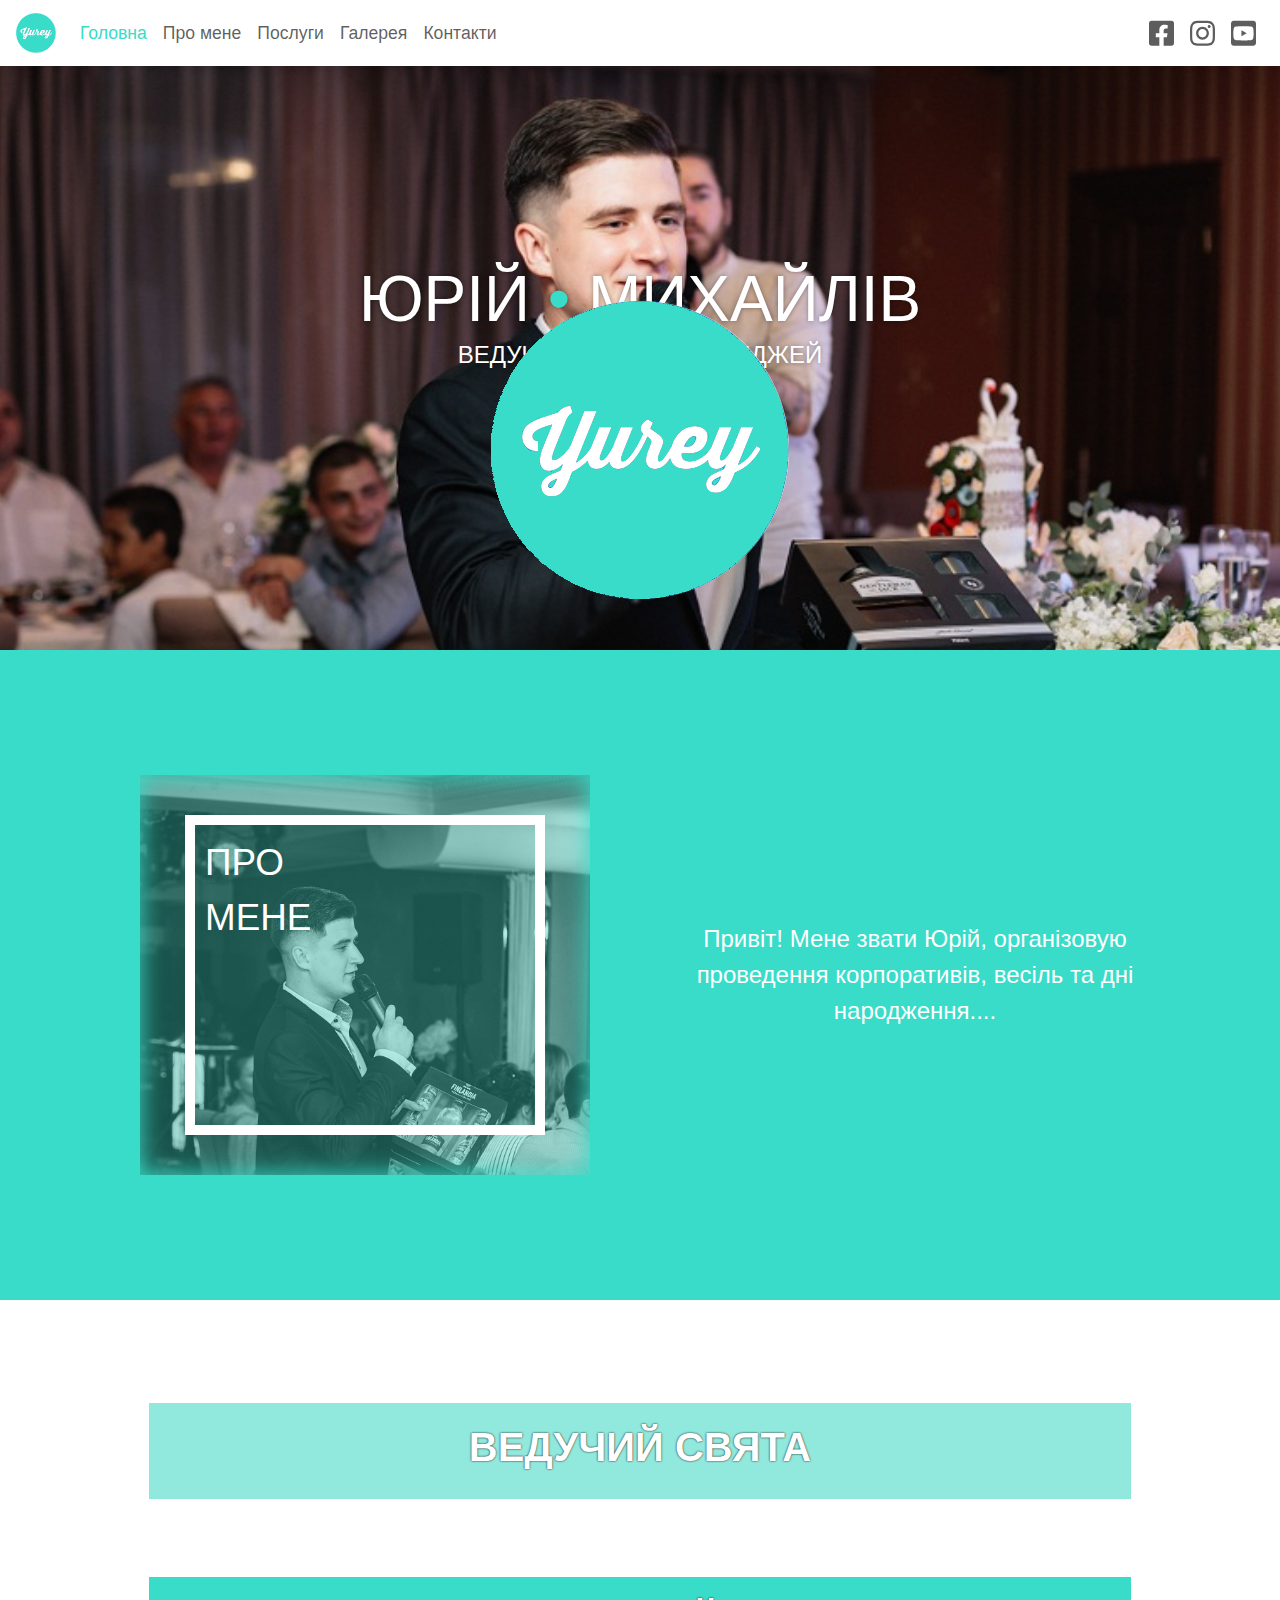
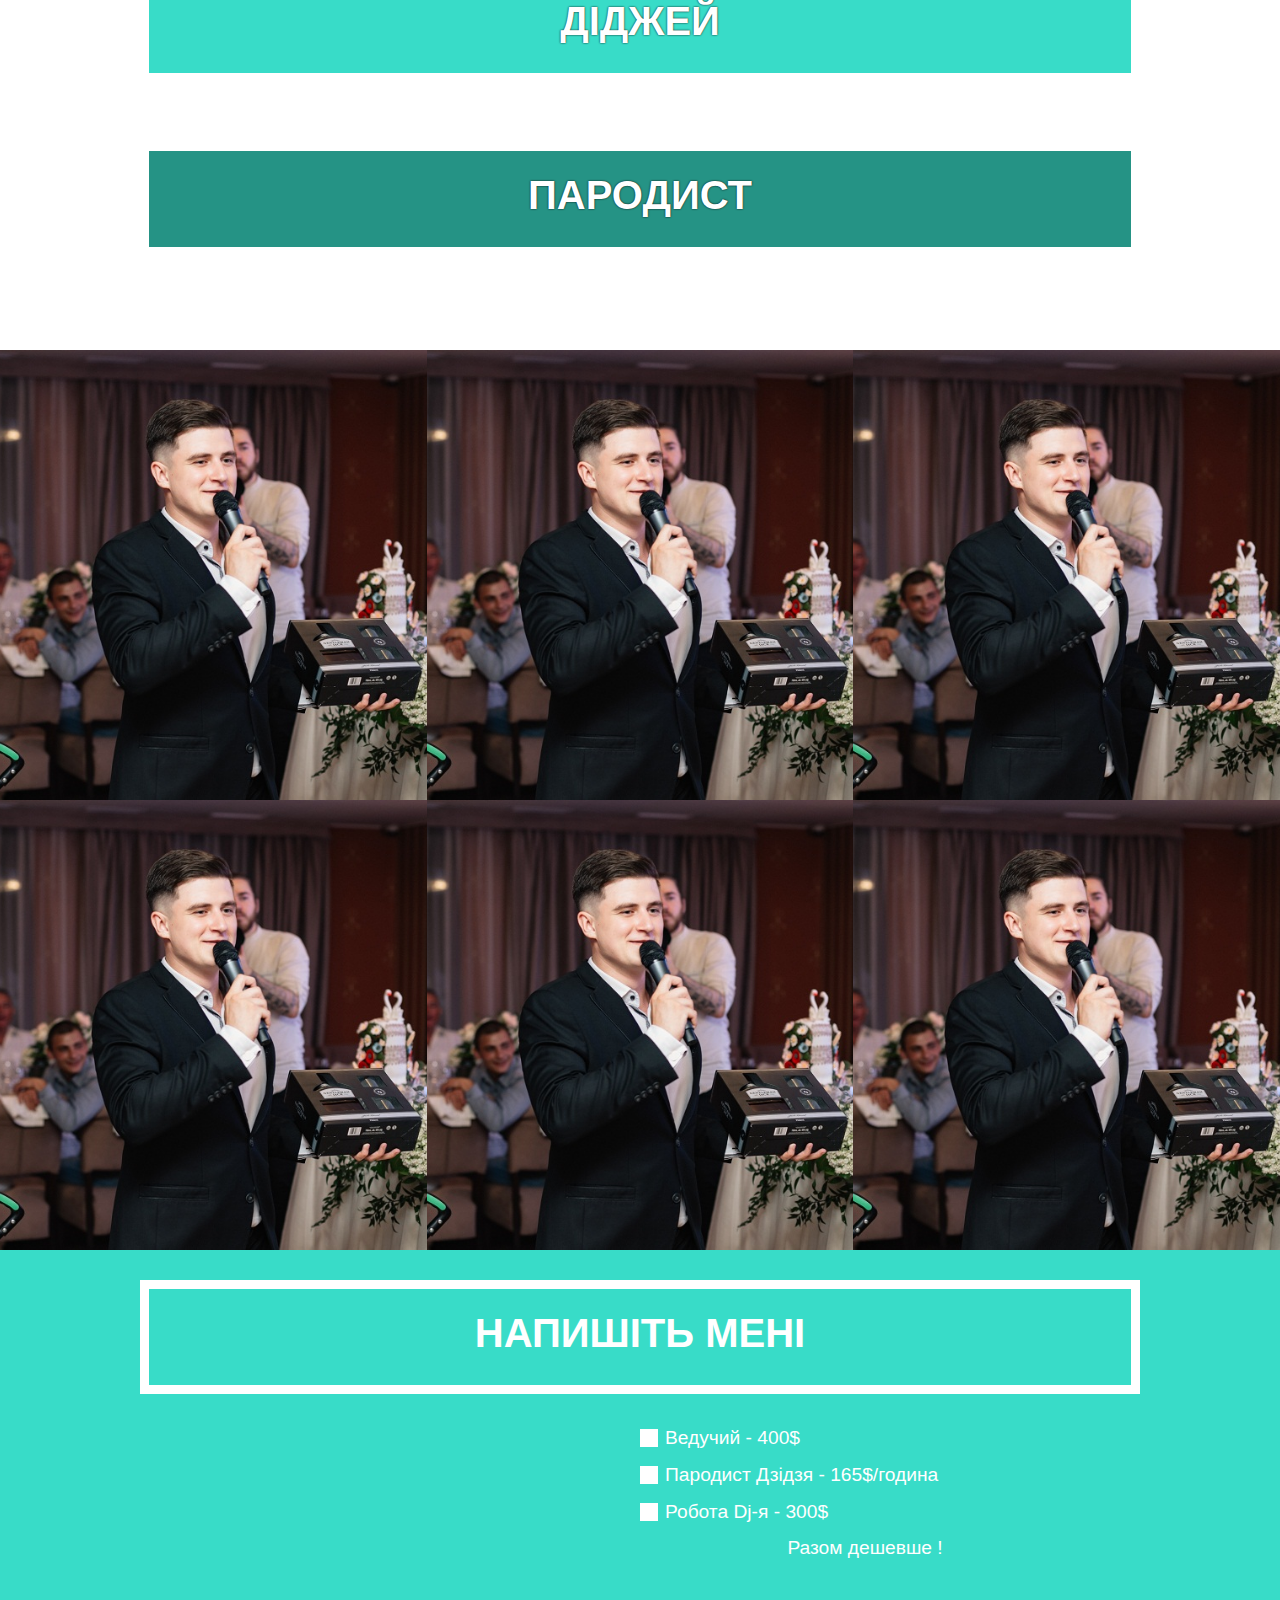
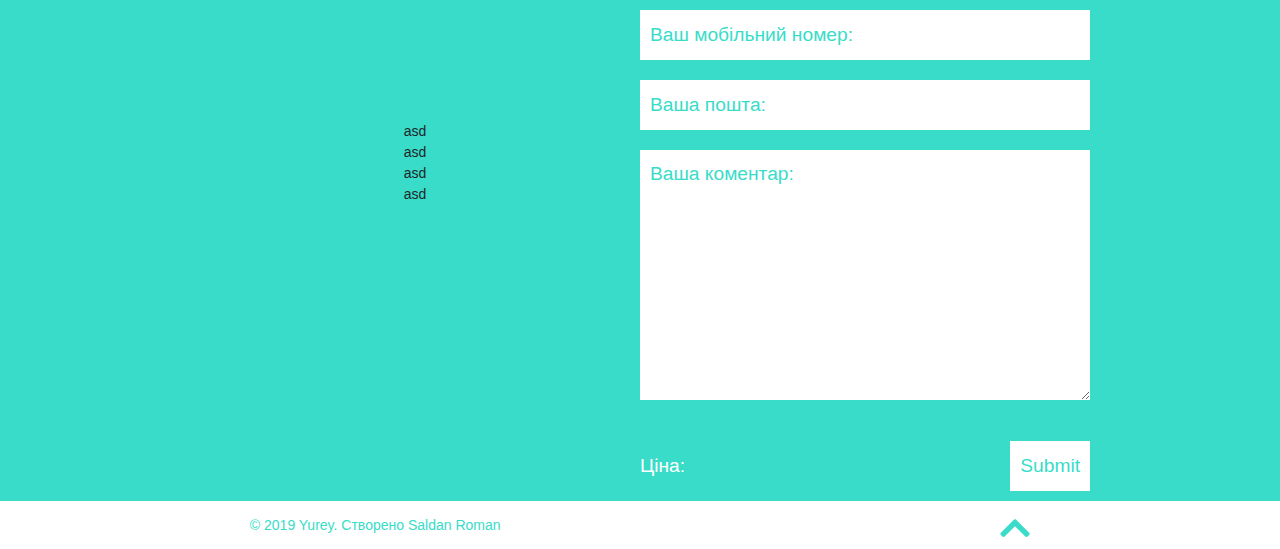
==== index.html @ beadca6d "Change logo color" ====
<!DOCTYPE html>
<html lang="uk">

<head>
    <meta charset="UTF-8">
    <meta name="viewport" content="width=device-width, initial-scale=1.0">
    <meta http-equiv="X-UA-Compatible" content="ie=edge">
    <link rel="stylesheet" href="https://stackpath.bootstrapcdn.com/bootstrap/4.3.1/css/bootstrap.min.css"
        integrity="sha384-ggOyR0iXCbMQv3Xipma34MD+dH/1fQ784/j6cY/iJTQUOhcWr7x9JvoRxT2MZw1T" crossorigin="anonymous">
    <link rel="shortcut icon" href="img/ico.ico" type="image/x-icon">
    <link rel="stylesheet" href="css/index.css">
    <title>Юрій Михайлів</title>
</head>

<body data-spy="scroll" data-target="#navbar82" data-offset="0">
    <header>
        <nav id="navbar82" class="navbar fixed-top navbar-expand-sm navbar-light " style="background-color: #fff;">
            <a class="navbar-brand" href="index.html">
                <img src="img/logo.png" width="40px" alt="">
            </a>
            <button class="navbar-toggler" type="button" data-toggle="collapse" data-target="#navbarSupportedContent"
                aria-controls="navbarSupportedContent" aria-expanded="false" aria-label="Toggle navigation">
                <span class="navbar-toggler-icon"></span>
            </button>

            <div class="collapse navbar-collapse" id="navbarSupportedContent">
                <ul class="navbar-nav mr-auto mt-2 mt-lg-0">
                    <li class="nav-item">
                        <a class="nav-link active" href="#main">Головна</a>
                    </li>
                    <li class="nav-item">
                        <a class="nav-link" href="#aboutMe">Про мене</a>
                    </li>
                    <li class="nav-item">
                        <a class="nav-link" href="#category">Послуги</a>
                    </li>
                    <li class="nav-item">
                        <a class="nav-link" href="#gallery">Галерея</a>
                    </li>
                    <li class="nav-item">
                        <a class="nav-link" href="#contacts">Контакти</a>
                    </li>
                </ul>
                <ul class="navbar-nav">
                    <li class="nav-item">
                        <a class="nav-link" href="#"><svg width="25px" aria-hidden="true" focusable="false"
                                data-prefix="fab" data-icon="facebook-square"
                                class="svg-inline--fa fa-facebook-square fa-w-14" role="img"
                                xmlns="http://www.w3.org/2000/svg" viewBox="0 0 448 512">
                                <path
                                    d="M400 32H48A48 48 0 0 0 0 80v352a48 48 0 0 0 48 48h137.25V327.69h-63V256h63v-54.64c0-62.15 37-96.48 93.67-96.48 27.14 0 55.52 4.84 55.52 4.84v61h-31.27c-30.81 0-40.42 19.12-40.42 38.73V256h68.78l-11 71.69h-57.78V480H400a48 48 0 0 0 48-48V80a48 48 0 0 0-48-48z">
                                </path>
                            </svg>
                        </a>
                    </li>
                    <li class="nav-item">
                        <a class="nav-link" href="#"><svg width="25px" aria-hidden="true" focusable="false"
                                data-prefix="fab" data-icon="instagram" class="svg-inline--fa fa-instagram fa-w-14"
                                role="img" xmlns="http://www.w3.org/2000/svg" viewBox="0 0 448 512">
                                <path
                                    d="M224.1 141c-63.6 0-114.9 51.3-114.9 114.9s51.3 114.9 114.9 114.9S339 319.5 339 255.9 287.7 141 224.1 141zm0 189.6c-41.1 0-74.7-33.5-74.7-74.7s33.5-74.7 74.7-74.7 74.7 33.5 74.7 74.7-33.6 74.7-74.7 74.7zm146.4-194.3c0 14.9-12 26.8-26.8 26.8-14.9 0-26.8-12-26.8-26.8s12-26.8 26.8-26.8 26.8 12 26.8 26.8zm76.1 27.2c-1.7-35.9-9.9-67.7-36.2-93.9-26.2-26.2-58-34.4-93.9-36.2-37-2.1-147.9-2.1-184.9 0-35.8 1.7-67.6 9.9-93.9 36.1s-34.4 58-36.2 93.9c-2.1 37-2.1 147.9 0 184.9 1.7 35.9 9.9 67.7 36.2 93.9s58 34.4 93.9 36.2c37 2.1 147.9 2.1 184.9 0 35.9-1.7 67.7-9.9 93.9-36.2 26.2-26.2 34.4-58 36.2-93.9 2.1-37 2.1-147.8 0-184.8zM398.8 388c-7.8 19.6-22.9 34.7-42.6 42.6-29.5 11.7-99.5 9-132.1 9s-102.7 2.6-132.1-9c-19.6-7.8-34.7-22.9-42.6-42.6-11.7-29.5-9-99.5-9-132.1s-2.6-102.7 9-132.1c7.8-19.6 22.9-34.7 42.6-42.6 29.5-11.7 99.5-9 132.1-9s102.7-2.6 132.1 9c19.6 7.8 34.7 22.9 42.6 42.6 11.7 29.5 9 99.5 9 132.1s2.7 102.7-9 132.1z">
                                </path>
                            </svg></a>
                    </li>
                    <li class="nav-item">
                        <a class="nav-link" href="#"><svg width="25px" aria-hidden="true" focusable="false"
                                data-prefix="fab" data-icon="youtube-square"
                                class="svg-inline--fa fa-youtube-square fa-w-14" role="img"
                                xmlns="http://www.w3.org/2000/svg" viewBox="0 0 448 512">
                                <path
                                    d="M186.8 202.1l95.2 54.1-95.2 54.1V202.1zM448 80v352c0 26.5-21.5 48-48 48H48c-26.5 0-48-21.5-48-48V80c0-26.5 21.5-48 48-48h352c26.5 0 48 21.5 48 48zm-42 176.3s0-59.6-7.6-88.2c-4.2-15.8-16.5-28.2-32.2-32.4C337.9 128 224 128 224 128s-113.9 0-142.2 7.7c-15.7 4.2-28 16.6-32.2 32.4-7.6 28.5-7.6 88.2-7.6 88.2s0 59.6 7.6 88.2c4.2 15.8 16.5 27.7 32.2 31.9C110.1 384 224 384 224 384s113.9 0 142.2-7.7c15.7-4.2 28-16.1 32.2-31.9 7.6-28.5 7.6-88.1 7.6-88.1z">
                                </path>
                            </svg></a>
                    </li>
                </ul>


            </div>
        </nav>
    </header>

    <div class="preloader">
        <div class="preloader-img"></div>
    </div>
    <section id="main">
        <h1 style="font-size: 4rem; padding: 0; margin: 0;">юрій<span style="color: #38DCC8;">
                &#149</span>
            михайлів
        </h1>
        <p style="font-size: 1.5rem;">Ведучий, пародист, діджей</p>
    </section>

    <section id="aboutMe">
        <div class="aboutMe">
            <div class="aboutMe-photoWithBorder">
                <div class="aboutMe-photoWithBorder-border">про<br>мене</div>
            </div>
            <div class="aboutMe-text">Привіт! Мене звати Юрій, організовую проведення корпоративів, весіль та дні
                народження....</div>
        </div>
    </section>

    <section id="category">
        <div class="category">
            <div class="category-leadingOfEvent"><a href="#">
                    <h1>ведучий свята</h1>
                </a> </div>
            <div class="category-dj"><a href="#">
                    <h1>діджей</h1>
                </a></div>
            <div class="category-parodist"><a href="#">
                    <h1>пародист</h1>
                </a></div>
        </div>
    </section>
    <section id="gallery">
        <div class="gallery">
            <div class="gallery-first">
                <div class="gallery-first-imgs" style="background-image: url(img/ld-08.jpg);" data="0"></div>
                <div class="gallery-first-imgs" style="background-image: url(img/ld-08.jpg);" data="1"></div>
                <div class="gallery-first-imgs" style="background-image: url(img/ld-08.jpg);" data="2"></div>
            </div>
            <div class="gallery-second">
                <div class="gallery-second-imgs" style="background-image: url(img/ld-08.jpg);" data="3"></div>
                <div class="gallery-second-imgs" style="background-image: url(img/ld-08.jpg);" data="4"></div>
                <div class="gallery-second-imgs" style="background-image: url(img/ld-08.jpg);" data="5"></div>
            </div>
        </div>
    </section>
    <section id="contacts">
        <div class="contacts-header">
            <h1>напишіть мені</h1>
        </div>
        <div class="contacts">
            <div class="contacts-form">
                <form action="https://formspree.io/misio778m@gmail.com" method="POST" target="_blank">
                    <label> <span class="unchecked"></span>
                        <span class="checked"><svg width="20px" aria-hidden="true" focusable="false" data-prefix="fas"
                                data-icon="check" class="svg-inline--fa fa-check fa-w-16" role="img"
                                xmlns="http://www.w3.org/2000/svg" viewBox="0 0 512 512">
                                <path fill="#fff"
                                    d="M173.898 439.404l-166.4-166.4c-9.997-9.997-9.997-26.206 0-36.204l36.203-36.204c9.997-9.998 26.207-9.998 36.204 0L192 312.69 432.095 72.596c9.997-9.997 26.207-9.997 36.204 0l36.203 36.204c9.997 9.997 9.997 26.206 0 36.204l-294.4 294.401c-9.998 9.997-26.207 9.997-36.204-.001z">
                                </path>
                            </svg></span>
                        <input type="checkbox" name="Veduchyy" id="categoryLeading" class="checkboxCategory">
                        Ведучий - 400$ <div id="test"></div></label>
                    <label> <span class="unchecked"></span>
                        <span class="checked"><svg width="20px" aria-hidden="true" focusable="false" data-prefix="fas"
                                data-icon="check" class="svg-inline--fa fa-check fa-w-16" role="img"
                                xmlns="http://www.w3.org/2000/svg" viewBox="0 0 512 512">
                                <path fill="#fff"
                                    d="M173.898 439.404l-166.4-166.4c-9.997-9.997-9.997-26.206 0-36.204l36.203-36.204c9.997-9.998 26.207-9.998 36.204 0L192 312.69 432.095 72.596c9.997-9.997 26.207-9.997 36.204 0l36.203 36.204c9.997 9.997 9.997 26.206 0 36.204l-294.4 294.401c-9.998 9.997-26.207 9.997-36.204-.001z">
                                </path>
                            </svg></span>
                        <input type="checkbox" name="Dzidzio" id="categoryParodist" class="checkboxCategory">
                        Пародист Дзідзя - 165$/година</label>
                    <label> <span class="unchecked"></span>
                        <span class="checked"><svg width="20px" aria-hidden="true" focusable="false" data-prefix="fas"
                                data-icon="check" class="svg-inline--fa fa-check fa-w-16" role="img"
                                xmlns="http://www.w3.org/2000/svg" viewBox="0 0 512 512">
                                <path fill="#fff"
                                    d="M173.898 439.404l-166.4-166.4c-9.997-9.997-9.997-26.206 0-36.204l36.203-36.204c9.997-9.998 26.207-9.998 36.204 0L192 312.69 432.095 72.596c9.997-9.997 26.207-9.997 36.204 0l36.203 36.204c9.997 9.997 9.997 26.206 0 36.204l-294.4 294.401c-9.998 9.997-26.207 9.997-36.204-.001z">
                                </path>
                            </svg></span>
                        <input type="checkbox" name="Dj" id="categoryDj" class="checkboxCategory">Робота Dj-я
                        - 300$</label>
                    <p style="color: #fff; text-align:center; font-size:1.2rem; width: 100%">Разом дешевше !</p>
                    <br>
                    <input style="width:100%" type="tel" name="phone" minlength="10" placeholder="Ваш мобільний номер:">
                    <input style="width:100%" type="email" name="email" placeholder="Ваша пошта:">
                    <input type="hidden" name="summary" id="summary">
                    <textarea style="width:100%" name="comment" placeholder="Ваша коментар:"></textarea>
                    <br>
                    <div class="contacts-form-submit">
                        <div id="price">Ціна: </div>
                        <input type="submit" onclick="return validateForm(this.form)">
                    </div>
                </form>
            </div>
            <div class="contact-info">asd <br>asd <br>asd <br>asd <br></div>
        </div>
        </div>
        </div>
    </section>
    <footer>
        <div class="copyright">© 2019 Yurey. Створено Saldan Roman</div>
        <a href="#main" class="toTop">
            <svg aria-hidden="true" focusable="false" data-prefix="fas" data-icon="chevron-up"
                class="svg-inline--fa fa-chevron-up fa-w-14" role="img" xmlns="http://www.w3.org/2000/svg"
                viewBox="0 0 448 512">
                <path fill="#38DCC8"
                    d="M240.971 130.524l194.343 194.343c9.373 9.373 9.373 24.569 0 33.941l-22.667 22.667c-9.357 9.357-24.522 9.375-33.901.04L224 227.495 69.255 381.516c-9.379 9.335-24.544 9.317-33.901-.04l-22.667-22.667c-9.373-9.373-9.373-24.569 0-33.941L207.03 130.525c9.372-9.373 24.568-9.373 33.941-.001z">
                </path>
            </svg>
        </a>
    </footer>

    <button id="showCaruselButton" hidden type="button" class="btn btn-primary" data-toggle="modal"
        data-target="#exampleModalLong">
        Launch demo modal
    </button>

    <div class="modal fade" id="exampleModalLong" tabindex="-1" role="dialog" aria-labelledby="exampleModalLongTitle"
        aria-hidden="true">
        <div class="modal-dialog" role="document" style="max-width: 1200px">
            <div class="modal-content">
                <div class="modal-header">
                    <button type="button" class="close" data-dismiss="modal" aria-label="Close" style="outline: none">
                        <span aria-hidden="true">&times;</span>
                    </button>
                </div>
                <div class="modal-body">
                    <div id="carouselExampleControls" class="carousel slide" data-ride="carousel">
                        <div class="carousel-inner">
                            <div class="carousel-item">
                                <img src="img/gallery/1.png" class="d-block w-100" alt="...">
                            </div>
                            <div class="carousel-item">
                                <img src="img/gallery/2.png" class="d-block w-100" alt="...">
                            </div>
                            <div class="carousel-item">
                                <img src="img/gallery/3.png" class="d-block w-100" alt="...">
                            </div>
                            <div class="carousel-item">
                                <img src="img/gallery/4.png" class="d-block w-100" alt="...">
                            </div>
                            <div class="carousel-item">
                                <img src="img/gallery/5.png" class="d-block w-100" alt="...">
                            </div>
                            <div class="carousel-item">
                                <img src="img/gallery/2.png" class="d-block w-100" alt="...">
                            </div>
                        </div>
                        <a style="text-shadow: 0 0 2px #000;" class="carousel-control-prev"
                            href="#carouselExampleControls" role="button" data-slide="prev">
                            <span style="text-shadow: 0 0 2px #000;" class="carousel-control-prev-icon"
                                aria-hidden="true"></span>
                            <span style="text-shadow: 0 0 2px #000;" class="sr-only">Previous</span>
                        </a>
                        <a style="text-shadow: 0 0 2px #000;" class="carousel-control-next"
                            href="#carouselExampleControls" role="button" data-slide="next">
                            <span style="text-shadow: 0 0 2px #000;" class="carousel-control-next-icon"
                                aria-hidden="true"></span>
                            <span style="text-shadow: 0 0 2px #000;" class="sr-only">Next</span>
                        </a>
                    </div>
                </div>
            </div>
        </div>
    </div>

    <script src="https://code.jquery.com/jquery-3.3.1.slim.min.js"
        integrity="sha384-q8i/X+965DzO0rT7abK41JStQIAqVgRVzpbzo5smXKp4YfRvH+8abtTE1Pi6jizo" crossorigin="anonymous">
    </script>
    <script src="https://cdnjs.cloudflare.com/ajax/libs/popper.js/1.14.7/umd/popper.min.js"
        integrity="sha384-UO2eT0CpHqdSJQ6hJty5KVphtPhzWj9WO1clHTMGa3JDZwrnQq4sF86dIHNDz0W1" crossorigin="anonymous">
    </script>
    <script src="https://stackpath.bootstrapcdn.com/bootstrap/4.3.1/js/bootstrap.min.js"
        integrity="sha384-JjSmVgyd0p3pXB1rRibZUAYoIIy6OrQ6VrjIEaFf/nJGzIxFDsf4x0xIM+B07jRM" crossorigin="anonymous">
    </script>
    <script src="js/index.js"></script>
</body>

</html>
---- css/index.css ----
html {
    scroll-behavior: smooth;
}

body {
    position: relative;
    display: flex;
    flex-direction: column;
    margin: 0;
    padding: 0;
    font-family: Helvetica, sans-serif;
    font-size: 14px;
    outline: none;
}

.navbar-light .navbar-nav .nav-link.active,
.navbar-light .navbar-nav .nav-link:focus,
.navbar-light .navbar-nav .nav-link:hover {
    color: #38DCC8;
}

.navbar-light .navbar-nav .nav-link {
    color: #000000a2;
    font-size: 1.1rem;
}


svg {
    fill: #000000a2;
}

svg:hover {
    fill: #38DCC8;
}

section {
    width: 100%;
    box-sizing: border-box;
    display: flex;
    align-items: center;
    justify-content: center;
    text-align: center;
    flex-direction: column;
    background-size: cover;
    background-repeat: no-repeat;
    background-attachment: fixed;
    background-position: center top;
}

section:nth-of-type(1) {
    height: 650px;
    color: #fff;
    text-shadow: 0 0 5px #00000066;
    text-transform: uppercase;
    background-image: url(../img/ld-08.jpg);
}

section:nth-of-type(2) {
    height: 650px;
    background: #38DCC8;
}

section:nth-of-type(3) {
    height: 650px;
    color: #fff;
    text-shadow: 0 0 5px #00000066;
    background-image: url(../img/dz-06.jpg);
}

section:nth-of-type(4) {

    background-color: #38DCC8;
}

section:nth-of-type(5) {
    background-color: #38DCC8;
}

footer {
    flex-direction: column;
    color: #38DCC8;
    background-color: #fff;
    display: flex;
    justify-content: space-around;
    align-items: center;
}

.aboutMe {
    max-width: 1000px;
    width: 100%;
    display: flex;
    flex-direction: column;
    align-items: center;
}

.aboutMe-photoWithBorder {
    display: flex;
    justify-content: center;
    align-items: center;
    background-image: url(../img/2.png);
    background-position: center top;
    background-size: cover;
    width: 90%;
    height: 50vh;
    box-shadow: 0 0 25px 1px #38DCC8 inset;
}

.aboutMe-photoWithBorder-border {
    width: 80%;
    height: 80%;
    padding: 10px;
    text-align: left;
    color: #fff;
    font-size: 2.3rem;
    border: 10px solid #fff;
    text-transform: uppercase;
}

.aboutMe-text {
    color: #fff;
    font-size: 1.5rem;
}

.category {
    max-width: 1000px;
    width: 100%;
    display: flex;
    flex-direction: column;
    text-shadow: 0 0 2px #000;
    width: 98%;
}

.category a,
.category a:hover {
    text-decoration: none;
}

.category h1 {
    text-transform: uppercase;
    font-size: 2.5rem;
    font-weight: bold;
    color: #fff;
}

.category-leadingOfEvent,
.category-dj,
.category-parodist {
    border: 9px solid #fff;
    margin: 30px 0;
    padding: 20px 0;
}

.category-leadingOfEvent {
    background-color: #91E8DD;
}

.category-dj {
    background-color: #38DCC8
}

.category-parodist {
    background-color: #259385;
}

.category-leadingOfEvent:hover,
.category-dj:hover,
.category-parodist:hover {
    transition: .3s;
    background-color: #0000009a;
}

.gallery {
    width: 100%;
    display: flex;
    flex-direction: row;
    flex-wrap: nowrap;
}

.gallery-first,
.gallery-second {
    width: 50%;
    display: flex;
    flex-direction: column;
    flex-wrap: nowrap;
    align-items: center;
    justify-content: center;
}

.gallery-first-imgs,
.gallery-second-imgs {
    width: 100%;
    height: 33.33vh;
    background-size: cover;
    background-position: center;
    background-repeat: no-repeat;
    cursor: pointer;
}

.contacts {
    display: flex;
    flex-wrap: nowrap;
    flex-direction: column;
    align-items: center;
    justify-content: center;
    max-width: 1000px;
    width: 100%;
}

.contacts-header {
    border: 9px solid #fff;
    margin: 30px 0;
    padding: 20px 0;
    width: 98%;
    max-width: 1000px;
}

.contacts-header h1 {
    text-transform: uppercase;
    font-size: 2.5rem;
    font-weight: bold;
    color: #fff;
}

.contacts-form {
    width: 98%;
}

.contacts-form form {
    display: flex;
    flex-direction: column;
    align-items: flex-start;
    width: 100%;
}

.contacts-form form label {
    color: #fff;
    font-size: 1.2rem;
    display: flex;
    align-items: center;
}

.contacts-form form input[type='checkbox'] {
    display: none;
}

.checked {
    display: none;
    margin-right: 7px;
    width: 18px;
    height: 18px;
    box-sizing: border-box;
    border: 2px solid #fff;
    font-size: 100%;
    justify-content: center;
    align-items: center;
}

.unchecked {
    margin-right: 7px;
    background-color: #fff;
    width: 18px;
    height: 18px;
}

.contacts-form form input[type='tel'],
.contacts-form form input[type='email'],
.contacts-form form input[type='submit'] {
    border: none;
    min-height: 50px;
    margin: 10px 0;
    background-color: #fff;
    font-size: 1.2rem;
    color: #38DCC8;
    padding: 10px;
    outline: none;
}

.contacts-form form textarea {
    border: none;
    margin: 10px 0;
    min-height: 250px;
    background-color: #fff;
    font-size: 1.2rem;
    color: #38DCC8;
    padding: 10px;
    outline: none;
}

.contacts-form-submit {
    width: 100%;
    display: flex;
    justify-content: space-between;
    align-items: center;
}

#price {
    color: #fff;
    font-size: 1.2rem;
}

.contacts-form form input[type='submit']:hover {
    transition: .3s;
    opacity: .8;
}

.contacts-form form ::placeholder {
    color: #38DCC8;
    font-size: 1.2rem;
}

.copyright {
    order: 2;
}

.toTop {
    order: 1;
    font-size: 2rem;
    cursor: pointer;
    width: 30px;
}

.toTop:hover {
    transition: .3s;
    opacity: .7;
    color: #38DCC8;
    text-decoration: none;
}

@media screen and (min-width: 576px) {
    .aboutMe {
        justify-content: space-between;
        align-items: center;
        flex-direction: row;
    }

    .aboutMe-photoWithBorder {
        width: 45%;
        height: 400px;
    }

    .aboutMe-text {
        width: 45%;
    }

    .gallery {
        width: 100%;
        display: flex;
        flex-direction: column;
    }

    .gallery-first,
    .gallery-second {
        width: 100%;
        flex-direction: row;
        flex-wrap: nowrap;
        align-items: center;
        justify-content: center;
    }

    .gallery-first-imgs,
    .gallery-second-imgs {
        flex-basis: 33.33%;
        height: 50vh;
    }

    .contacts {
        flex-direction: row-reverse;
    }

    .contacts-form {
        width: 45%;
    }

    .contact-info {
        width: 45%;
    }

    footer {
        flex-direction: row;
    }

    .copyright {
        order: 1;
    }

    .toTop {
        order: 2;
    }

}

.gallery-first-imgs:hover,
.gallery-second-imgs:hover {
    transition: .3s;
    opacity: .4;
}

.preloader {
    position: fixed;
    width: 100%;
    height: 100vh;
    background-color: #ffffff;
    display: flex;
    justify-content: center;
    align-items: center;
}

.preloader-img {
    max-width: 1000px;
    width: 100%;
    height: 100vh;
    display: flex;
    justify-content: center;
    align-items: center;
    background-image: url(../img/logo.png);
    background-position: center;
    background-repeat: no-repeat;
}

.navbar-light .navbar-toggler:focus {
    outline: none;
}

.navbar-light .navbar-toggler-icon:focus {
    outline: none;
}

.transperant {
    transition: .3s;
    background-color: rgba(255, 255, 255, 0)
}

.invisible {
    display: none;
}

.move {
    transition: .4s;
    transform: translate(-100%, -100%) scale(.10, .10);
}

.nullHeight {
    height: 0;
    padding: 0;
    margin: 0;
}
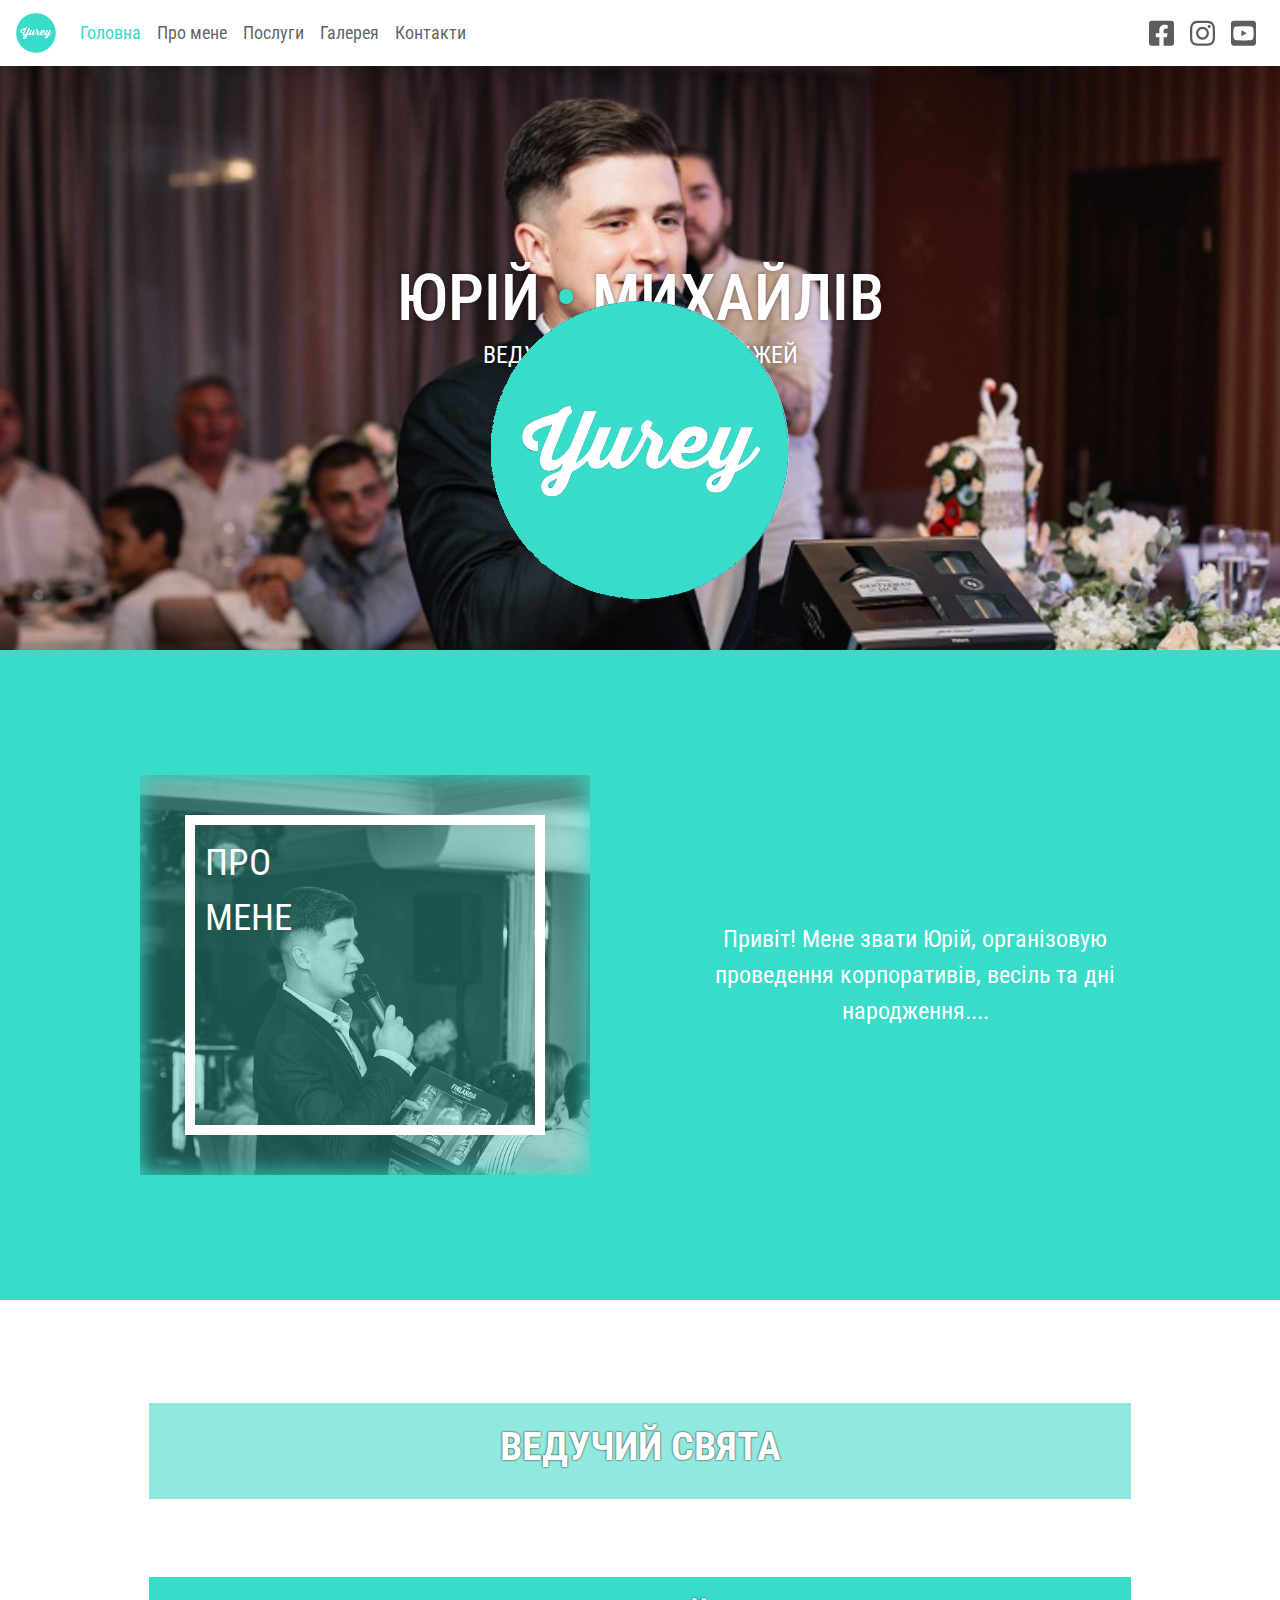
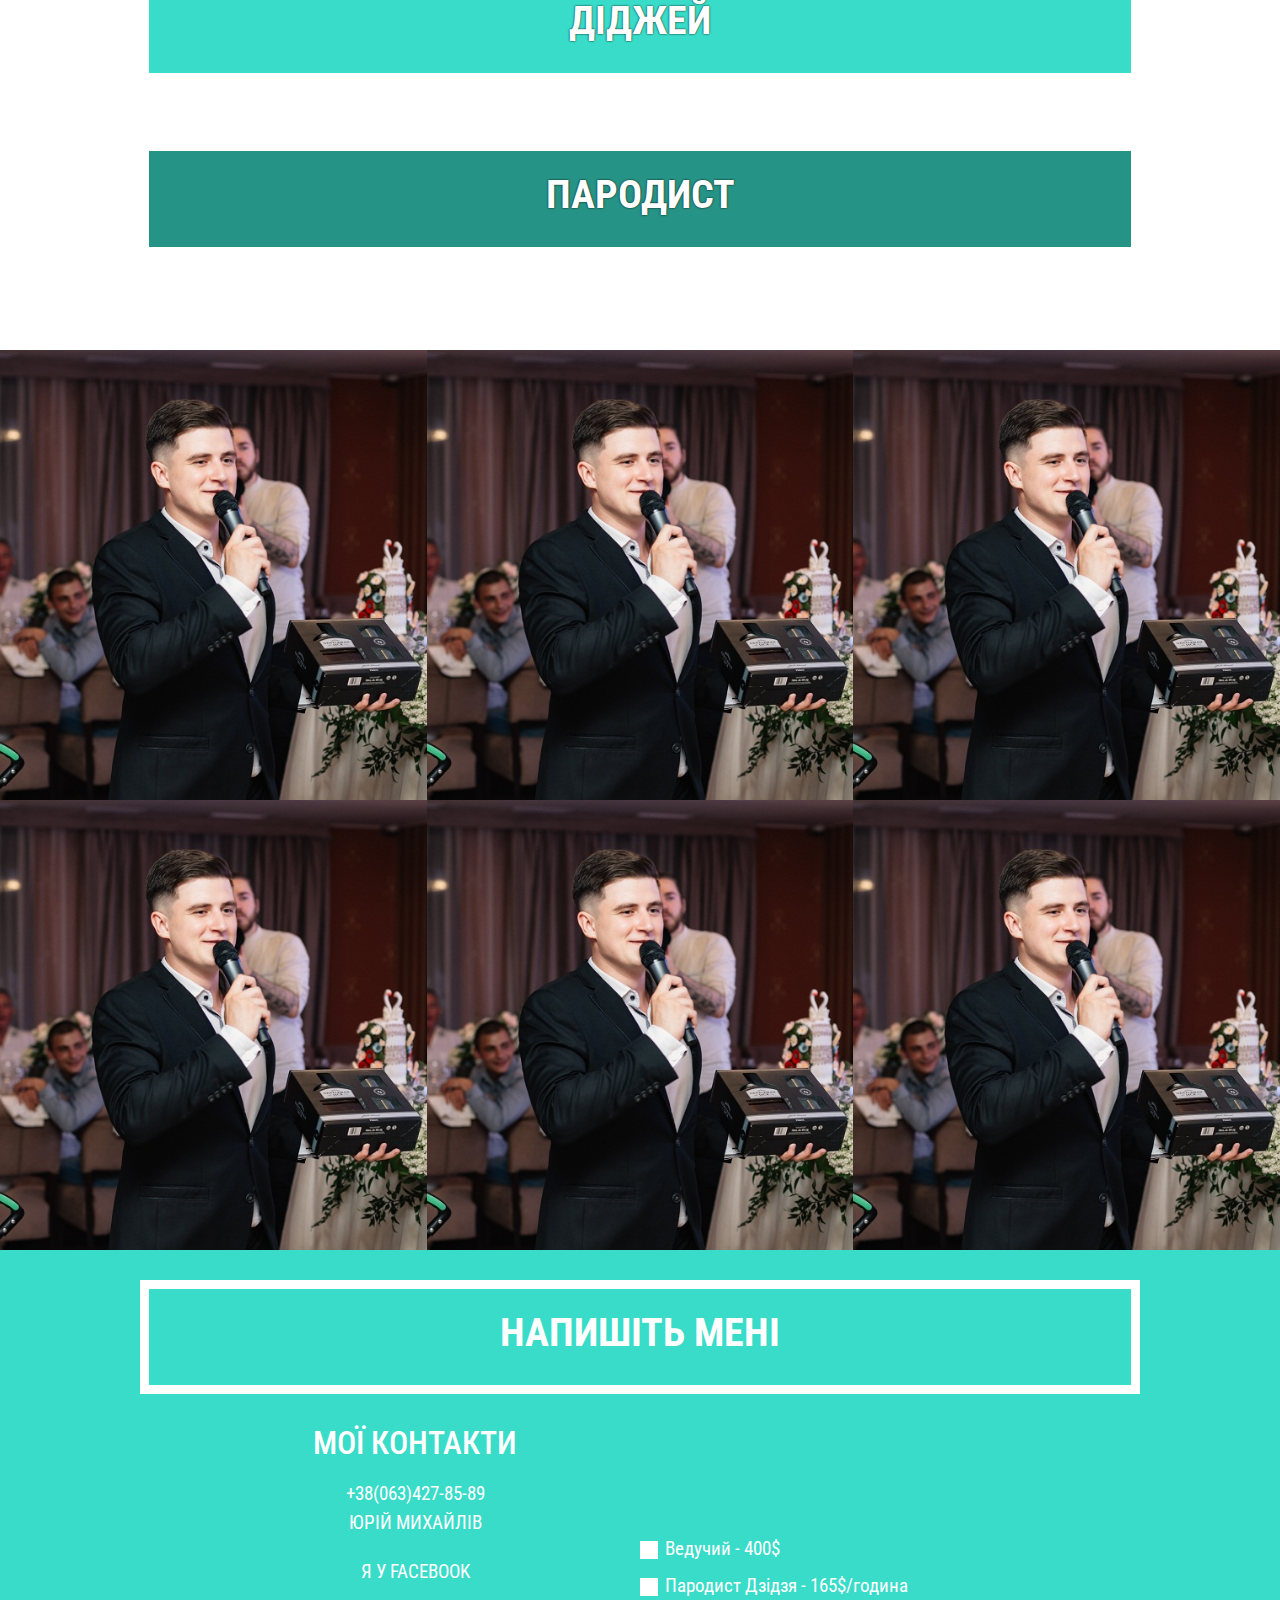
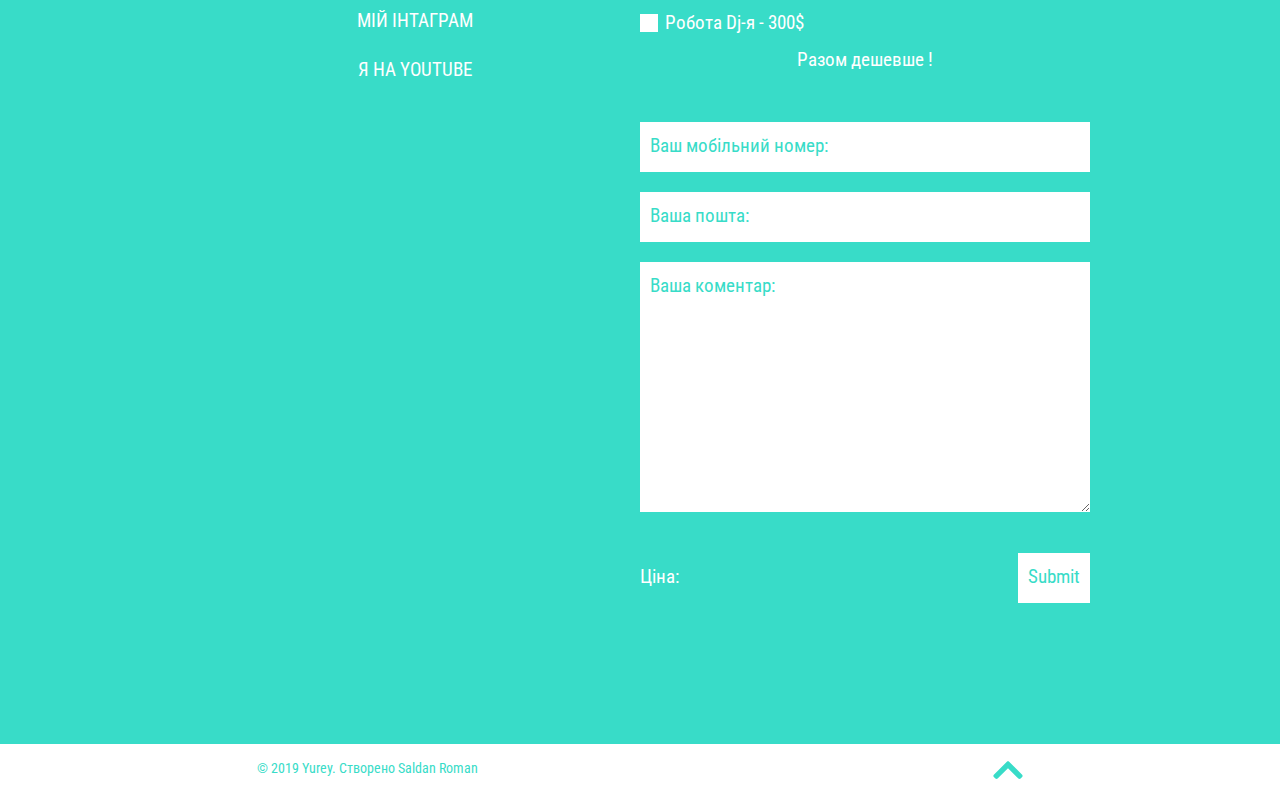
==== commit fefec330: "added contacts info" ====
--- a/index.html
+++ b/index.html
@@ -7,6 +7,7 @@
     <meta http-equiv="X-UA-Compatible" content="ie=edge">
     <link rel="stylesheet" href="https://stackpath.bootstrapcdn.com/bootstrap/4.3.1/css/bootstrap.min.css"
         integrity="sha384-ggOyR0iXCbMQv3Xipma34MD+dH/1fQ784/j6cY/iJTQUOhcWr7x9JvoRxT2MZw1T" crossorigin="anonymous">
+    <link href="https://fonts.googleapis.com/css?family=Roboto+Condensed&display=swap" rel="stylesheet">
     <link rel="shortcut icon" href="img/ico.ico" type="image/x-icon">
     <link rel="stylesheet" href="css/index.css">
     <title>Юрій Михайлів</title>
@@ -43,9 +44,9 @@
                 </ul>
                 <ul class="navbar-nav">
                     <li class="nav-item">
-                        <a class="nav-link" href="#"><svg width="25px" aria-hidden="true" focusable="false"
-                                data-prefix="fab" data-icon="facebook-square"
-                                class="svg-inline--fa fa-facebook-square fa-w-14" role="img"
+                        <a class="nav-link" href="https://www.facebook.com/profile.php?id=100007231786997"><svg
+                                width="25px" aria-hidden="true" focusable="false" data-prefix="fab"
+                                data-icon="facebook-square" class="svg-inline--fa fa-facebook-square fa-w-14" role="img"
                                 xmlns="http://www.w3.org/2000/svg" viewBox="0 0 448 512">
                                 <path
                                     d="M400 32H48A48 48 0 0 0 0 80v352a48 48 0 0 0 48 48h137.25V327.69h-63V256h63v-54.64c0-62.15 37-96.48 93.67-96.48 27.14 0 55.52 4.84 55.52 4.84v61h-31.27c-30.81 0-40.42 19.12-40.42 38.73V256h68.78l-11 71.69h-57.78V480H400a48 48 0 0 0 48-48V80a48 48 0 0 0-48-48z">
@@ -54,18 +55,19 @@
                         </a>
                     </li>
                     <li class="nav-item">
-                        <a class="nav-link" href="#"><svg width="25px" aria-hidden="true" focusable="false"
-                                data-prefix="fab" data-icon="instagram" class="svg-inline--fa fa-instagram fa-w-14"
-                                role="img" xmlns="http://www.w3.org/2000/svg" viewBox="0 0 448 512">
+                        <a class="nav-link" href="https://www.instagram.com/yuras_95/"><svg width="25px"
+                                aria-hidden="true" focusable="false" data-prefix="fab" data-icon="instagram"
+                                class="svg-inline--fa fa-instagram fa-w-14" role="img"
+                                xmlns="http://www.w3.org/2000/svg" viewBox="0 0 448 512">
                                 <path
                                     d="M224.1 141c-63.6 0-114.9 51.3-114.9 114.9s51.3 114.9 114.9 114.9S339 319.5 339 255.9 287.7 141 224.1 141zm0 189.6c-41.1 0-74.7-33.5-74.7-74.7s33.5-74.7 74.7-74.7 74.7 33.5 74.7 74.7-33.6 74.7-74.7 74.7zm146.4-194.3c0 14.9-12 26.8-26.8 26.8-14.9 0-26.8-12-26.8-26.8s12-26.8 26.8-26.8 26.8 12 26.8 26.8zm76.1 27.2c-1.7-35.9-9.9-67.7-36.2-93.9-26.2-26.2-58-34.4-93.9-36.2-37-2.1-147.9-2.1-184.9 0-35.8 1.7-67.6 9.9-93.9 36.1s-34.4 58-36.2 93.9c-2.1 37-2.1 147.9 0 184.9 1.7 35.9 9.9 67.7 36.2 93.9s58 34.4 93.9 36.2c37 2.1 147.9 2.1 184.9 0 35.9-1.7 67.7-9.9 93.9-36.2 26.2-26.2 34.4-58 36.2-93.9 2.1-37 2.1-147.8 0-184.8zM398.8 388c-7.8 19.6-22.9 34.7-42.6 42.6-29.5 11.7-99.5 9-132.1 9s-102.7 2.6-132.1-9c-19.6-7.8-34.7-22.9-42.6-42.6-11.7-29.5-9-99.5-9-132.1s-2.6-102.7 9-132.1c7.8-19.6 22.9-34.7 42.6-42.6 29.5-11.7 99.5-9 132.1-9s102.7-2.6 132.1 9c19.6 7.8 34.7 22.9 42.6 42.6 11.7 29.5 9 99.5 9 132.1s2.7 102.7-9 132.1z">
                                 </path>
                             </svg></a>
                     </li>
                     <li class="nav-item">
-                        <a class="nav-link" href="#"><svg width="25px" aria-hidden="true" focusable="false"
-                                data-prefix="fab" data-icon="youtube-square"
-                                class="svg-inline--fa fa-youtube-square fa-w-14" role="img"
+                        <a class="nav-link" href="https://www.youtube.com/channel/UCFNhBCA_A7Y35ACUEkZOa_Q"><svg
+                                width="25px" aria-hidden="true" focusable="false" data-prefix="fab"
+                                data-icon="youtube-square" class="svg-inline--fa fa-youtube-square fa-w-14" role="img"
                                 xmlns="http://www.w3.org/2000/svg" viewBox="0 0 448 512">
                                 <path
                                     d="M186.8 202.1l95.2 54.1-95.2 54.1V202.1zM448 80v352c0 26.5-21.5 48-48 48H48c-26.5 0-48-21.5-48-48V80c0-26.5 21.5-48 48-48h352c26.5 0 48 21.5 48 48zm-42 176.3s0-59.6-7.6-88.2c-4.2-15.8-16.5-28.2-32.2-32.4C337.9 128 224 128 224 128s-113.9 0-142.2 7.7c-15.7 4.2-28 16.6-32.2 32.4-7.6 28.5-7.6 88.2-7.6 88.2s0 59.6 7.6 88.2c4.2 15.8 16.5 27.7 32.2 31.9C110.1 384 224 384 224 384s113.9 0 142.2-7.7c15.7-4.2 28-16.1 32.2-31.9 7.6-28.5 7.6-88.1 7.6-88.1z">
@@ -177,7 +179,13 @@
                     </div>
                 </form>
             </div>
-            <div class="contact-info">asd <br>asd <br>asd <br>asd <br></div>
+            <div class="contact-info">
+                <h2>МОЇ КОНТАКТИ</h2>
+                <a href="tel:+380634278589">+38(063)427-85-89 <br> Юрій Михайлів</a>
+                <a href="https://www.facebook.com/profile.php?id=100007231786997">Я У FACEBOOK</a>
+                <a class="nav-link" href="https://www.instagram.com/yuras_95/">МІЙ ІНТАГРАМ</a>
+                <a class="nav-link" href="https://www.youtube.com/channel/UCFNhBCA_A7Y35ACUEkZOa_Q">Я НА YOUTUBE</a>
+            </div>
         </div>
         </div>
         </div>
--- a/css/index.css
+++ b/css/index.css
@@ -8,7 +8,7 @@
     flex-direction: column;
     margin: 0;
     padding: 0;
-    font-family: Helvetica, sans-serif;
+    font-family: 'Roboto Condensed', sans-serif;
     font-size: 14px;
     outline: none;
 }
@@ -73,6 +73,7 @@
 }
 
 section:nth-of-type(5) {
+    padding-bottom: 20px;
     background-color: #38DCC8;
 }
 
@@ -237,6 +238,7 @@
     font-size: 1.2rem;
     display: flex;
     align-items: center;
+    cursor: pointer;
 }
 
 .contacts-form form input[type='checkbox'] {
@@ -308,6 +310,25 @@
     font-size: 1.2rem;
 }
 
+.contact-info {
+    margin-top: 40px;
+    display: flex;
+    flex-direction: column;
+    width: 98%;
+}
+
+.contact-info h2 {
+    color: #fff;
+}
+
+.contact-info a {
+    font-size: 1.2rem;
+    color: #fff;
+    text-decoration: none;
+    text-transform: uppercase;
+    padding: 10px;
+}
+
 .copyright {
     order: 2;
 }
@@ -372,7 +393,9 @@
     }
 
     .contact-info {
+        margin-top: 0;
         width: 45%;
+        height: 100vh;
     }
 
     footer {
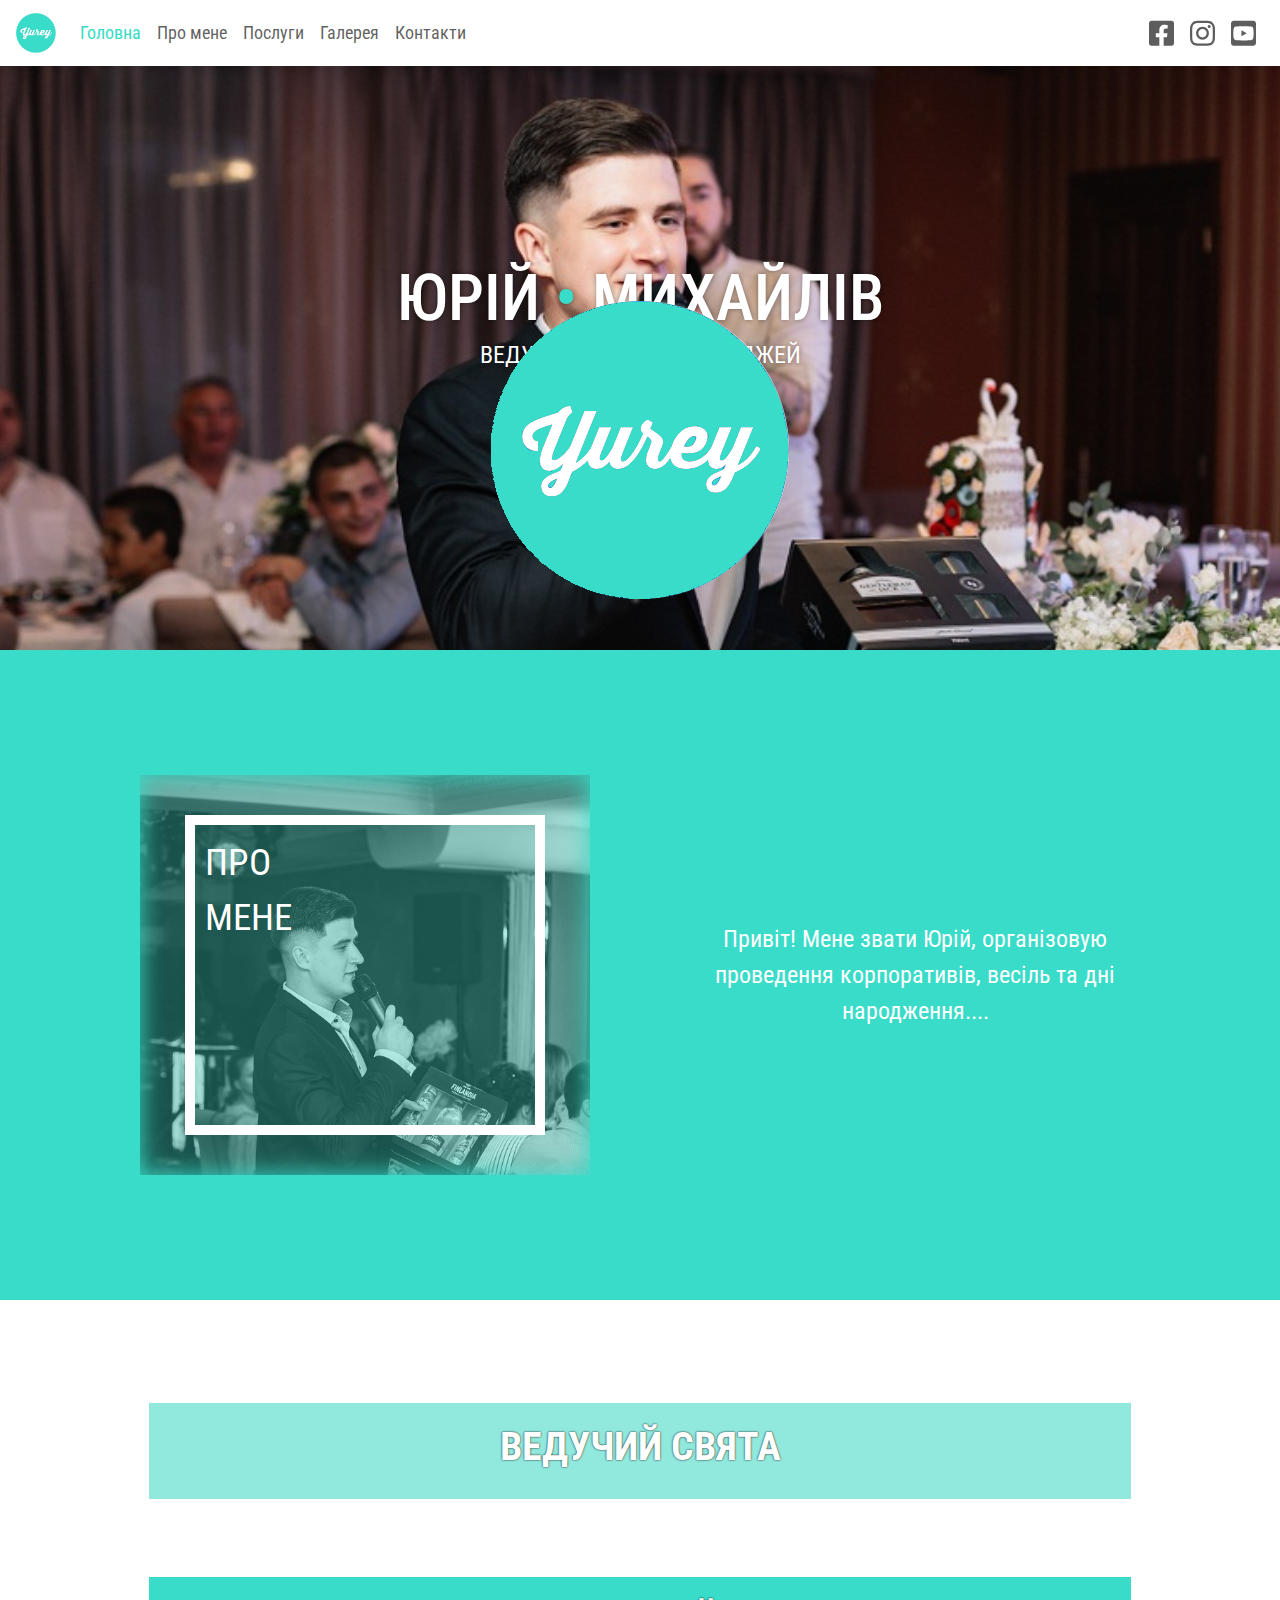
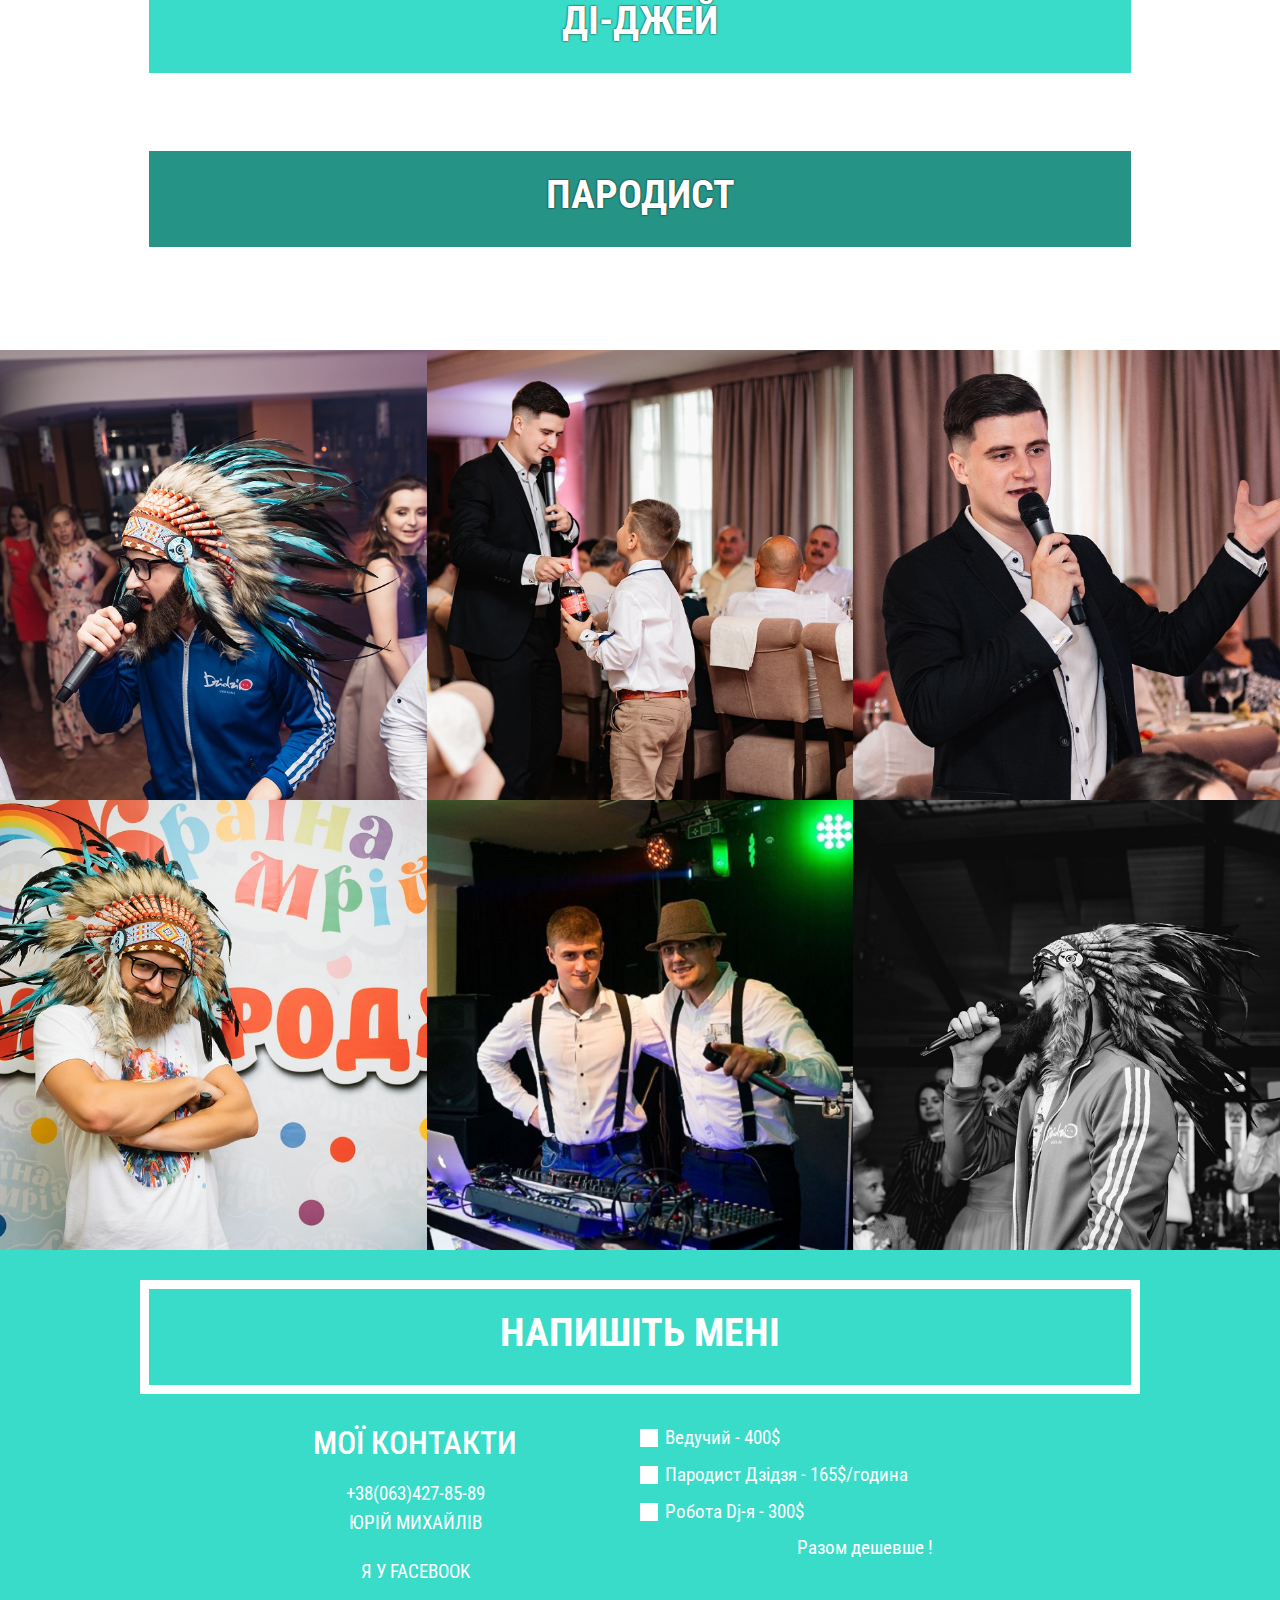
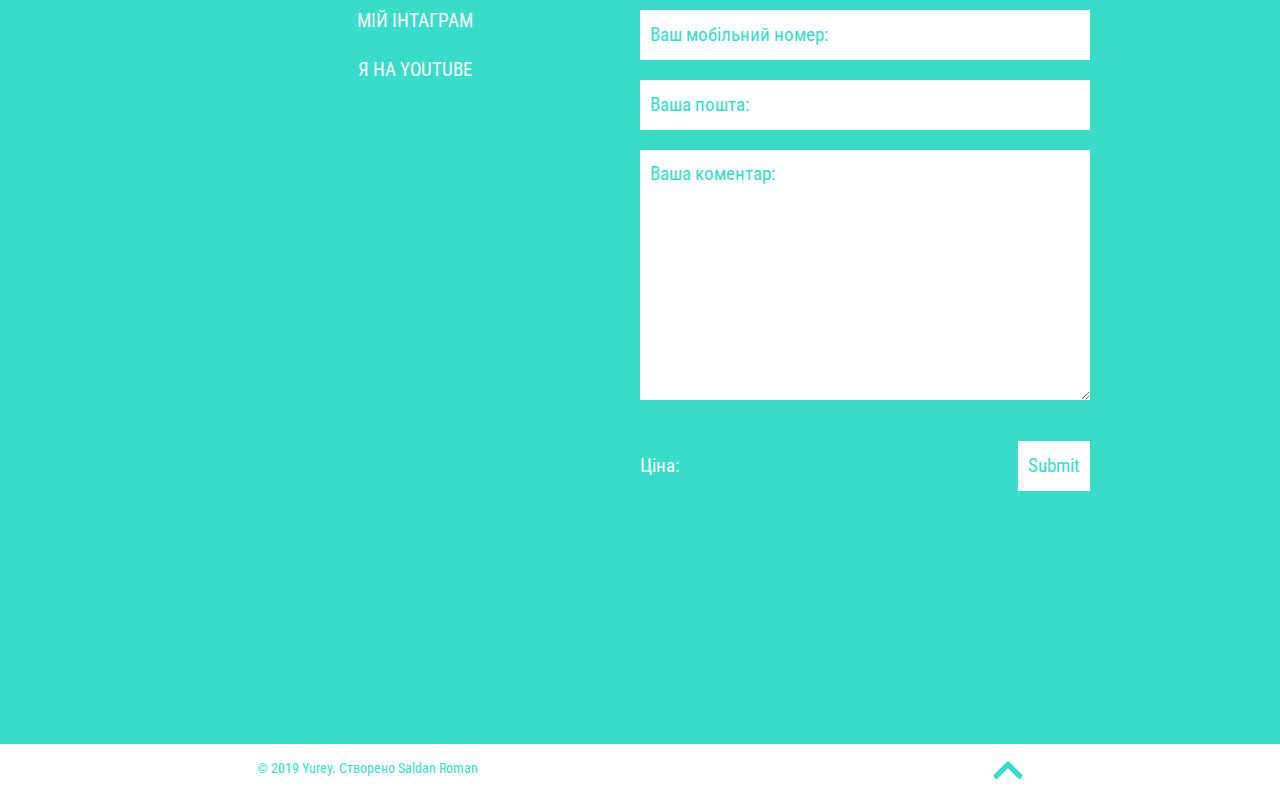
==== commit 9b2c799d: "added images an templates" ====
--- a/index.html
+++ b/index.html
@@ -89,7 +89,7 @@
                 &#149</span>
             михайлів
         </h1>
-        <p style="font-size: 1.5rem;">Ведучий, пародист, діджей</p>
+        <p style="font-size: 1.5rem;">Ведучий, пародист, ді-джей</p>
     </section>
 
     <section id="aboutMe">
@@ -104,13 +104,13 @@
 
     <section id="category">
         <div class="category">
-            <div class="category-leadingOfEvent"><a href="#">
+            <div class="category-leadingOfEvent"><a href="pages/leadingOfEvent.html">
                     <h1>ведучий свята</h1>
                 </a> </div>
-            <div class="category-dj"><a href="#">
-                    <h1>діджей</h1>
+            <div class="category-dj"><a href="pages/dj.html">
+                    <h1>ді-джей</h1>
                 </a></div>
-            <div class="category-parodist"><a href="#">
+            <div class="category-parodist"><a href="pages/parodist.html">
                     <h1>пародист</h1>
                 </a></div>
         </div>
@@ -118,14 +118,14 @@
     <section id="gallery">
         <div class="gallery">
             <div class="gallery-first">
-                <div class="gallery-first-imgs" style="background-image: url(img/ld-08.jpg);" data="0"></div>
-                <div class="gallery-first-imgs" style="background-image: url(img/ld-08.jpg);" data="1"></div>
-                <div class="gallery-first-imgs" style="background-image: url(img/ld-08.jpg);" data="2"></div>
+                <div class="gallery-first-imgs" style="background-image: url(img/gallery/1.jpg);" data="0"></div>
+                <div class="gallery-first-imgs" style="background-image: url(img/gallery/2.jpg);" data="1"></div>
+                <div class="gallery-first-imgs" style="background-image: url(img/gallery/3.jpg);" data="2"></div>
             </div>
             <div class="gallery-second">
-                <div class="gallery-second-imgs" style="background-image: url(img/ld-08.jpg);" data="3"></div>
-                <div class="gallery-second-imgs" style="background-image: url(img/ld-08.jpg);" data="4"></div>
-                <div class="gallery-second-imgs" style="background-image: url(img/ld-08.jpg);" data="5"></div>
+                <div class="gallery-second-imgs" style="background-image: url(img/gallery/4.jpg);" data="3"></div>
+                <div class="gallery-second-imgs" style="background-image: url(img/gallery/5.jpg);" data="4"></div>
+                <div class="gallery-second-imgs" style="background-image: url(img/gallery/6.jpg);" data="5"></div>
             </div>
         </div>
     </section>
@@ -221,22 +221,22 @@
                     <div id="carouselExampleControls" class="carousel slide" data-ride="carousel">
                         <div class="carousel-inner">
                             <div class="carousel-item">
-                                <img src="img/gallery/1.png" class="d-block w-100" alt="...">
-                            </div>
-                            <div class="carousel-item">
-                                <img src="img/gallery/2.png" class="d-block w-100" alt="...">
-                            </div>
-                            <div class="carousel-item">
-                                <img src="img/gallery/3.png" class="d-block w-100" alt="...">
-                            </div>
-                            <div class="carousel-item">
-                                <img src="img/gallery/4.png" class="d-block w-100" alt="...">
-                            </div>
-                            <div class="carousel-item">
-                                <img src="img/gallery/5.png" class="d-block w-100" alt="...">
-                            </div>
-                            <div class="carousel-item">
-                                <img src="img/gallery/2.png" class="d-block w-100" alt="...">
+                                <img src="img/gallery/1.jpg" class="d-block w-100" alt="...">
+                            </div>
+                            <div class="carousel-item">
+                                <img src="img/gallery/2.jpg" class="d-block w-100" alt="...">
+                            </div>
+                            <div class="carousel-item">
+                                <img src="img/gallery/3.jpg" class="d-block w-100" alt="...">
+                            </div>
+                            <div class="carousel-item">
+                                <img src="img/gallery/4.jpg" class="d-block w-100" alt="...">
+                            </div>
+                            <div class="carousel-item">
+                                <img src="img/gallery/5.jpg" class="d-block w-100" alt="...">
+                            </div>
+                            <div class="carousel-item">
+                                <img src="img/gallery/6.jpg" class="d-block w-100" alt="...">
                             </div>
                         </div>
                         <a style="text-shadow: 0 0 2px #000;" class="carousel-control-prev"
--- a/css/index.css
+++ b/css/index.css
@@ -314,6 +314,7 @@
     margin-top: 40px;
     display: flex;
     flex-direction: column;
+    align-items: center;
     width: 98%;
 }
 
@@ -322,11 +323,13 @@
 }
 
 .contact-info a {
+
     font-size: 1.2rem;
     color: #fff;
     text-decoration: none;
     text-transform: uppercase;
     padding: 10px;
+    width: fit-content;
 }
 
 .copyright {
@@ -390,9 +393,12 @@
 
     .contacts-form {
         width: 45%;
+        align-self: flex-start;
     }
 
     .contact-info {
+        align-self: flex-start;
+        align-items: center;
         margin-top: 0;
         width: 45%;
         height: 100vh;
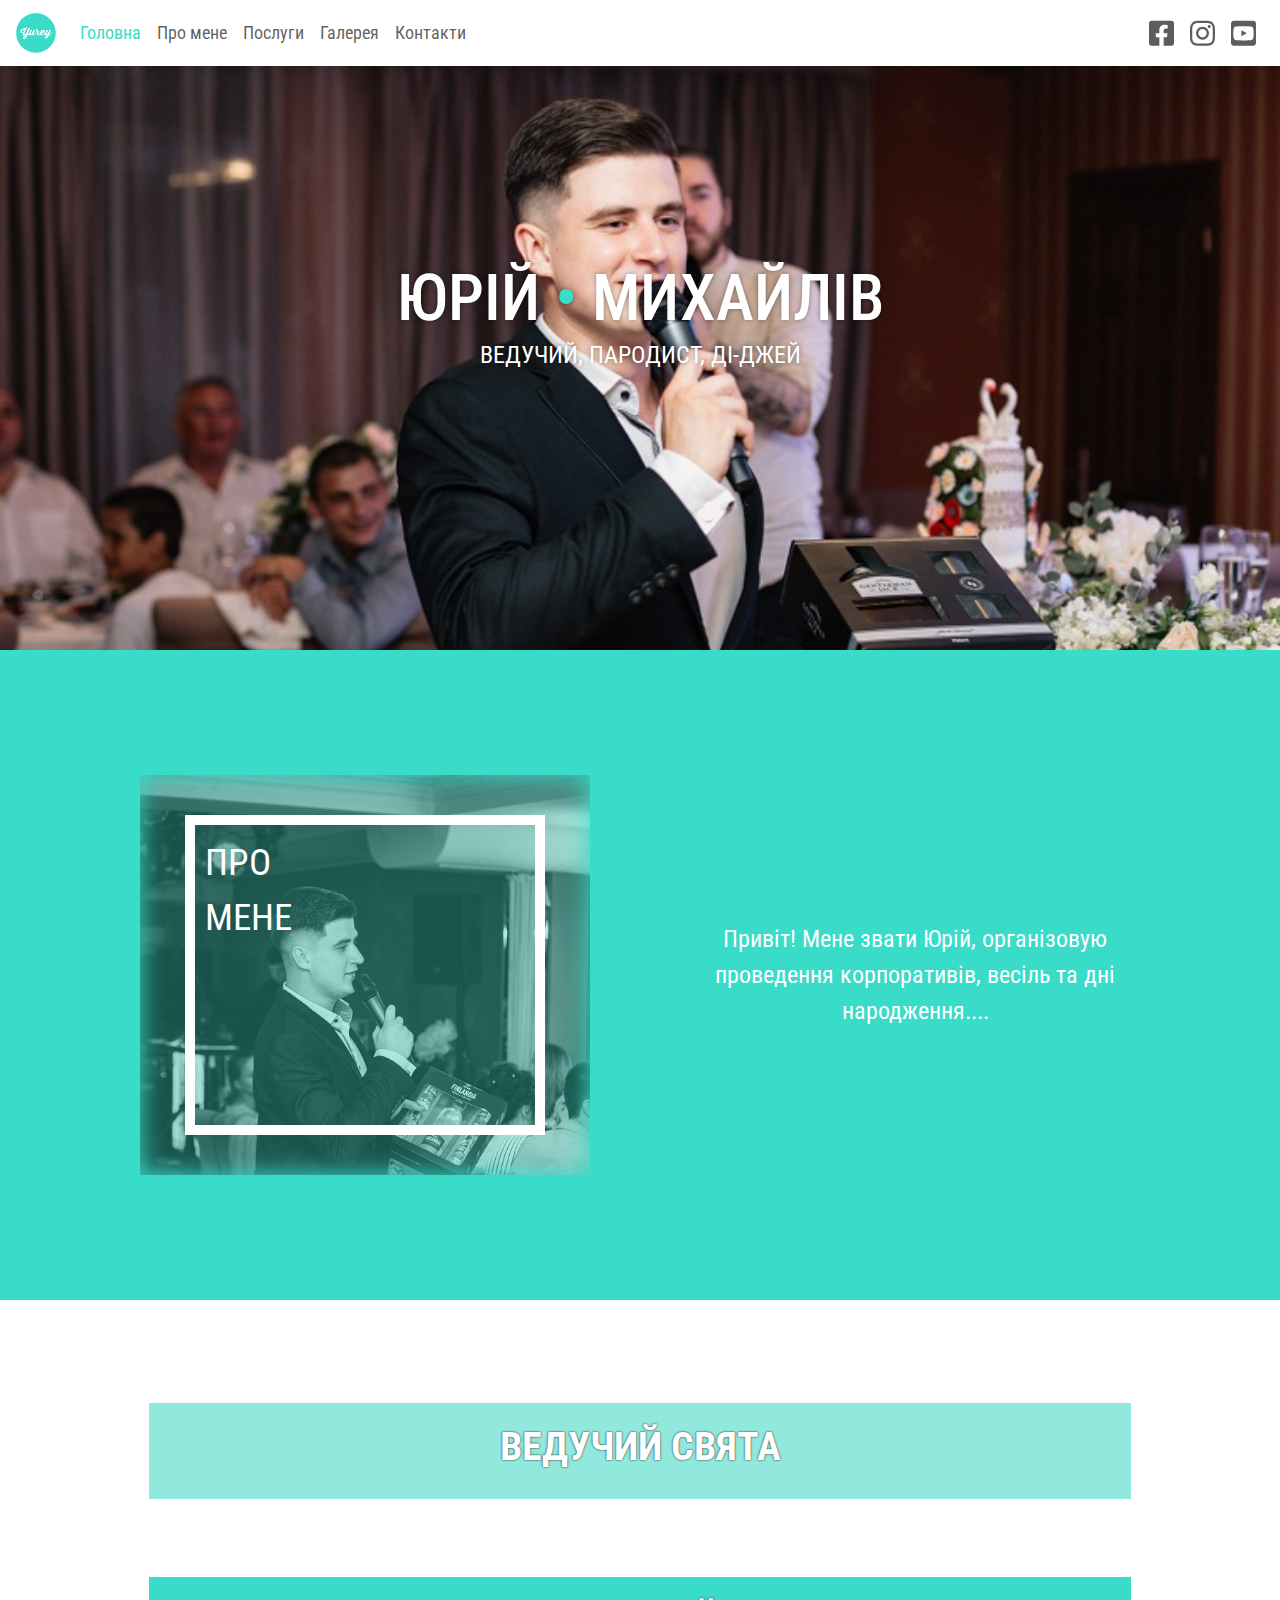
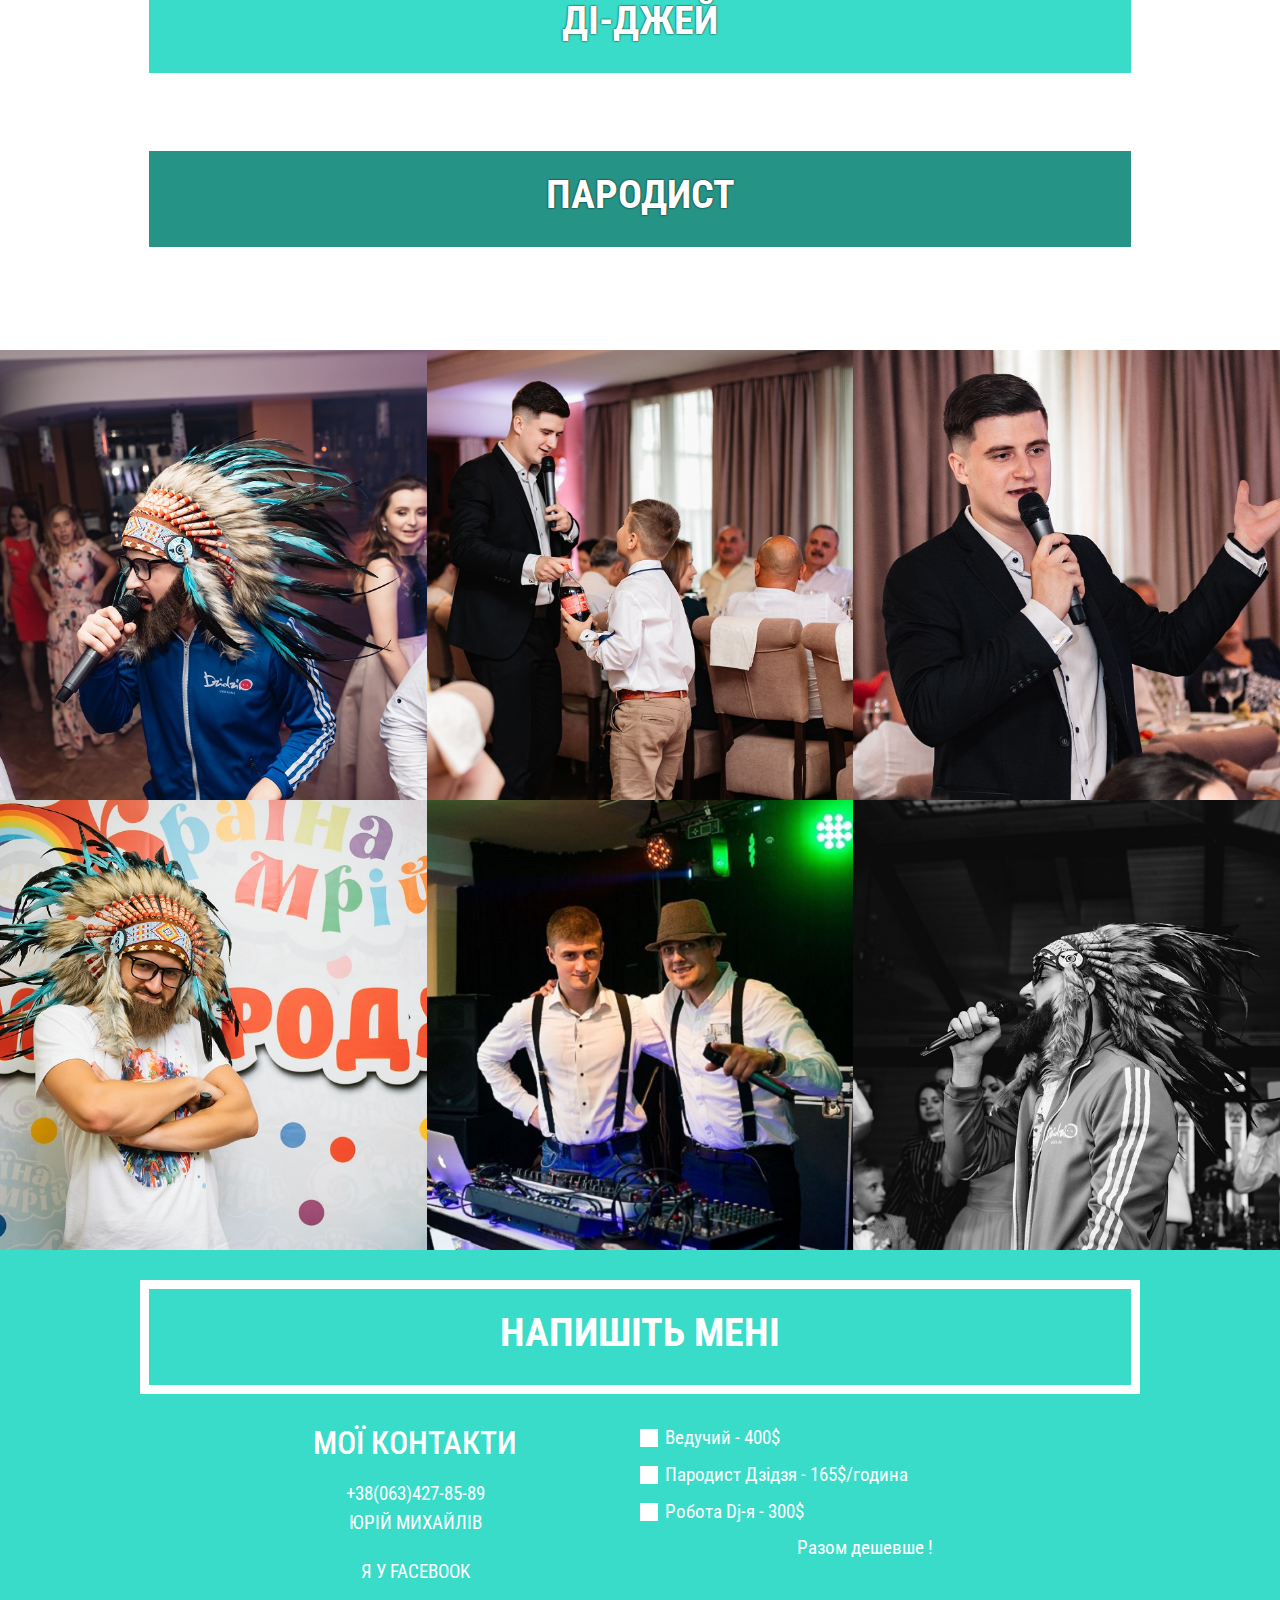
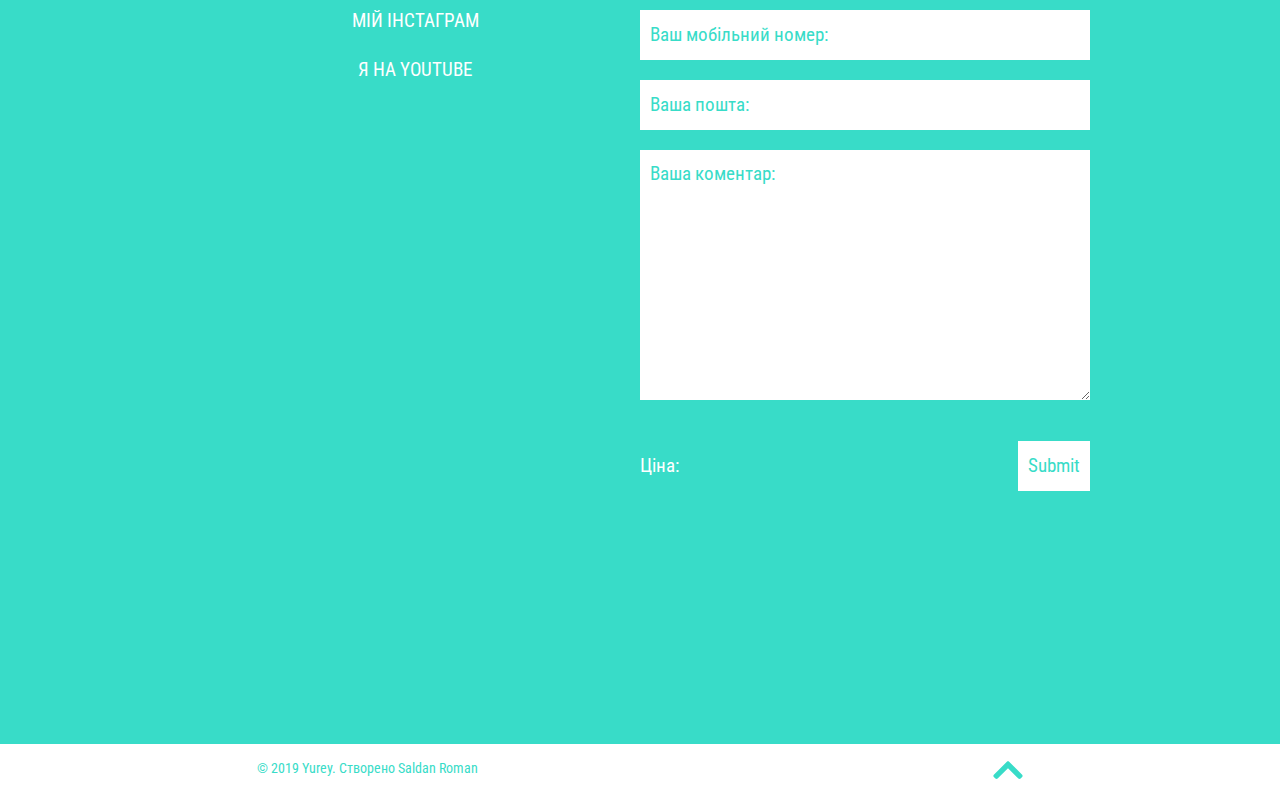
==== commit 549e4718: "added videos" ====
--- a/index.html
+++ b/index.html
@@ -183,7 +183,7 @@
                 <h2>МОЇ КОНТАКТИ</h2>
                 <a href="tel:+380634278589">+38(063)427-85-89 <br> Юрій Михайлів</a>
                 <a href="https://www.facebook.com/profile.php?id=100007231786997">Я У FACEBOOK</a>
-                <a class="nav-link" href="https://www.instagram.com/yuras_95/">МІЙ ІНТАГРАМ</a>
+                <a class="nav-link" href="https://www.instagram.com/yuras_95/">МІЙ ІНСТАГРАМ</a>
                 <a class="nav-link" href="https://www.youtube.com/channel/UCFNhBCA_A7Y35ACUEkZOa_Q">Я НА YOUTUBE</a>
             </div>
         </div>
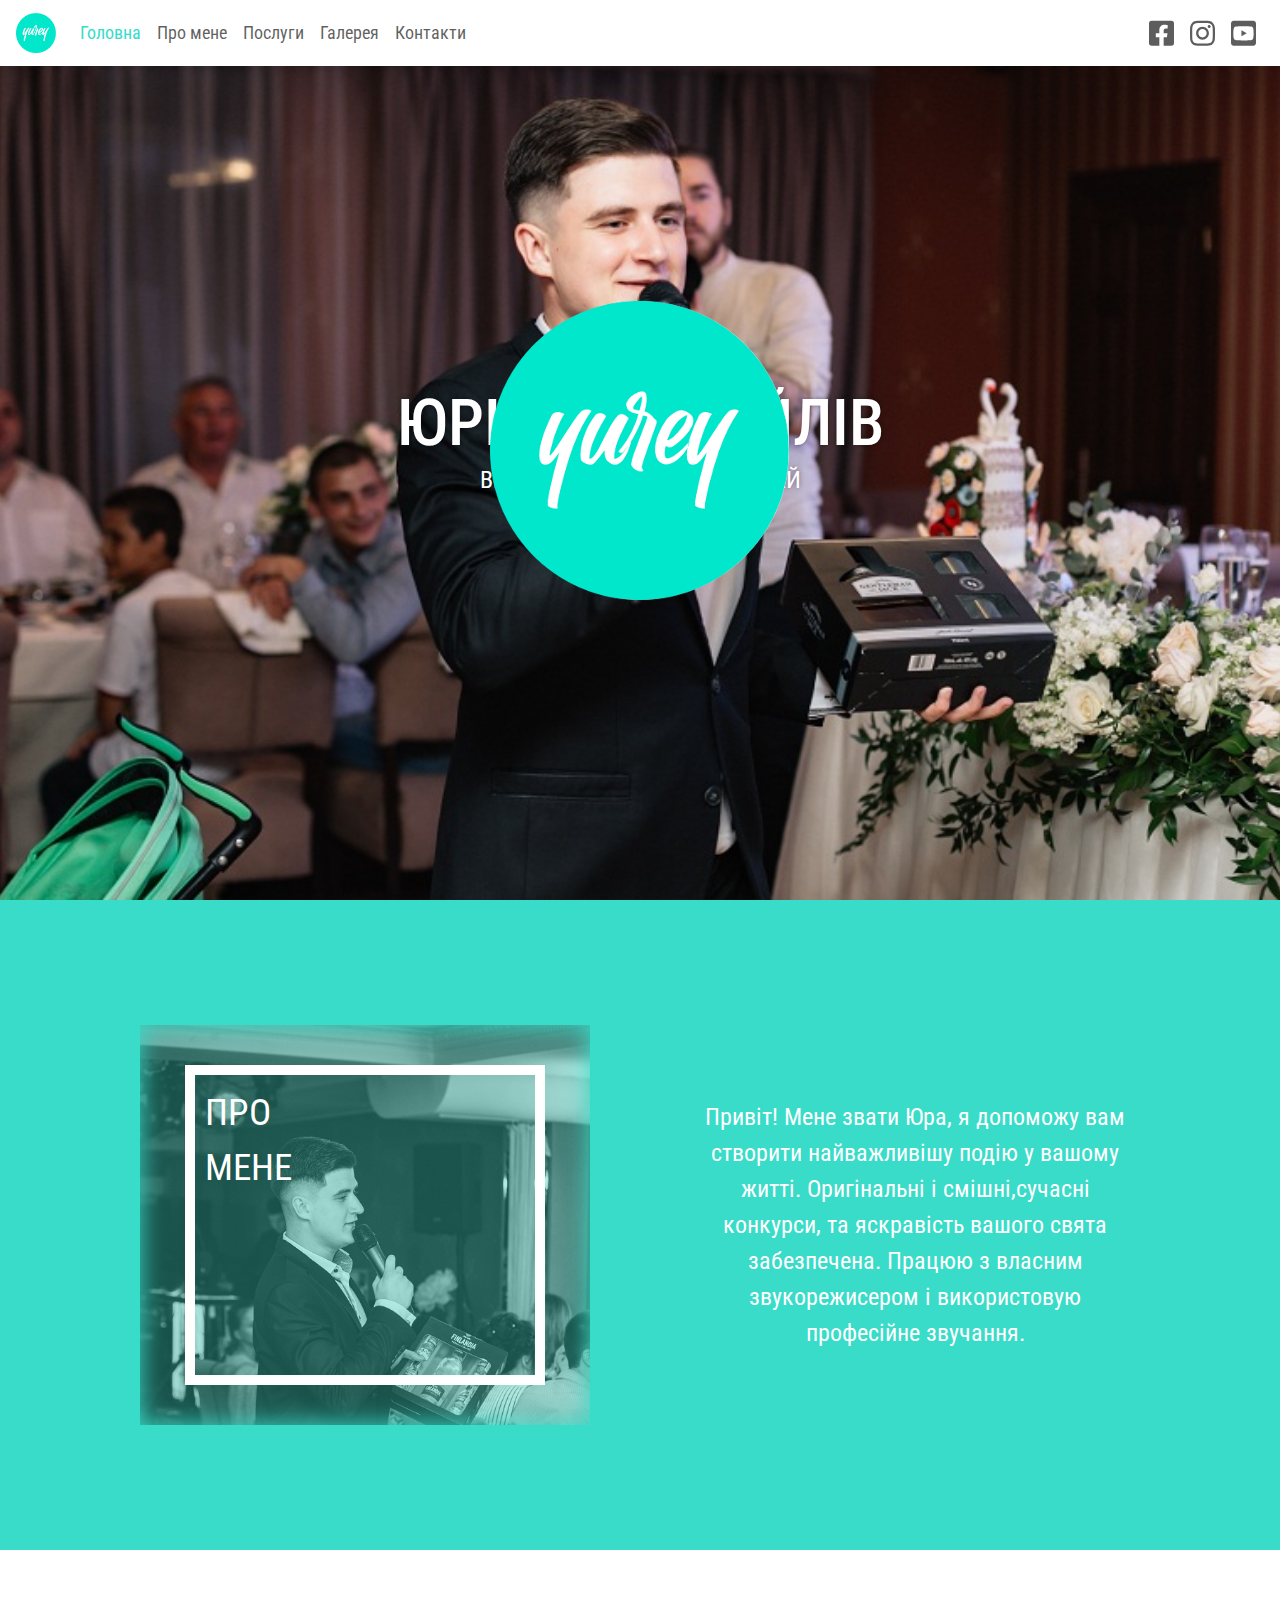
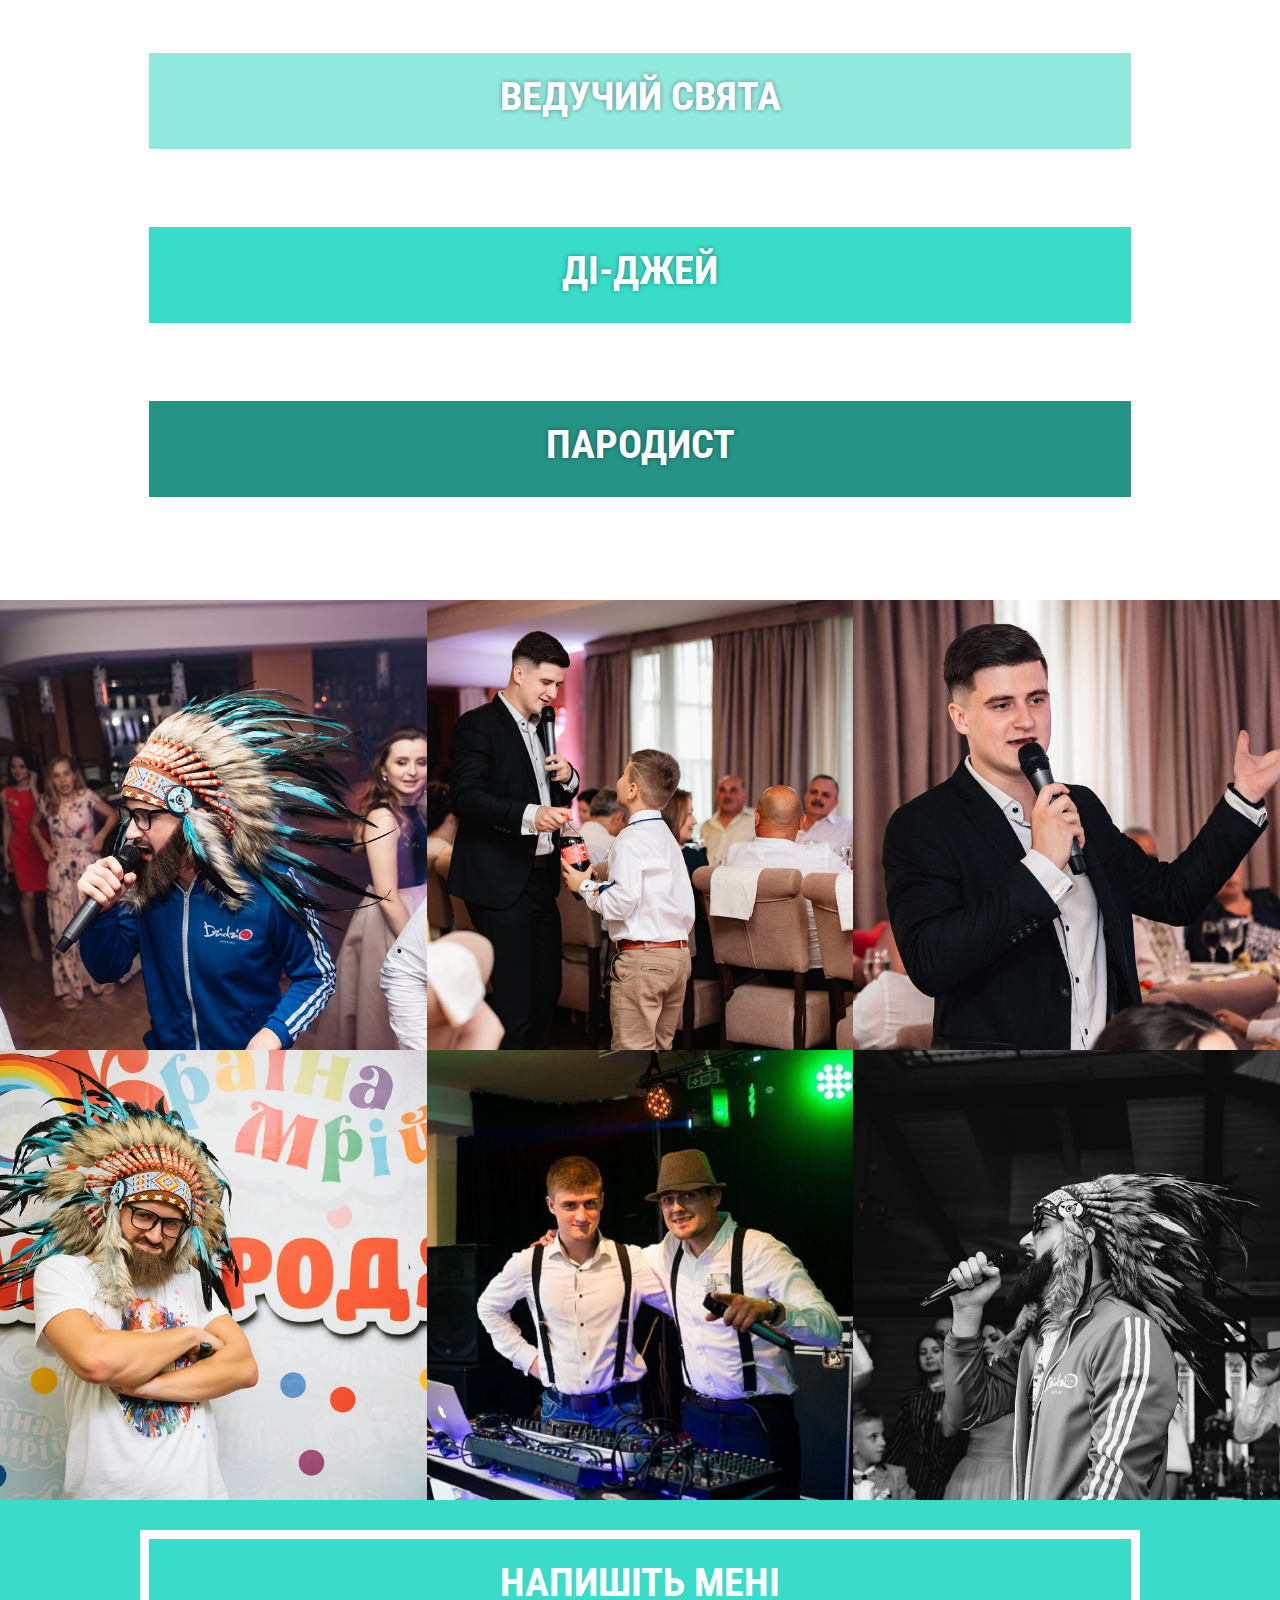
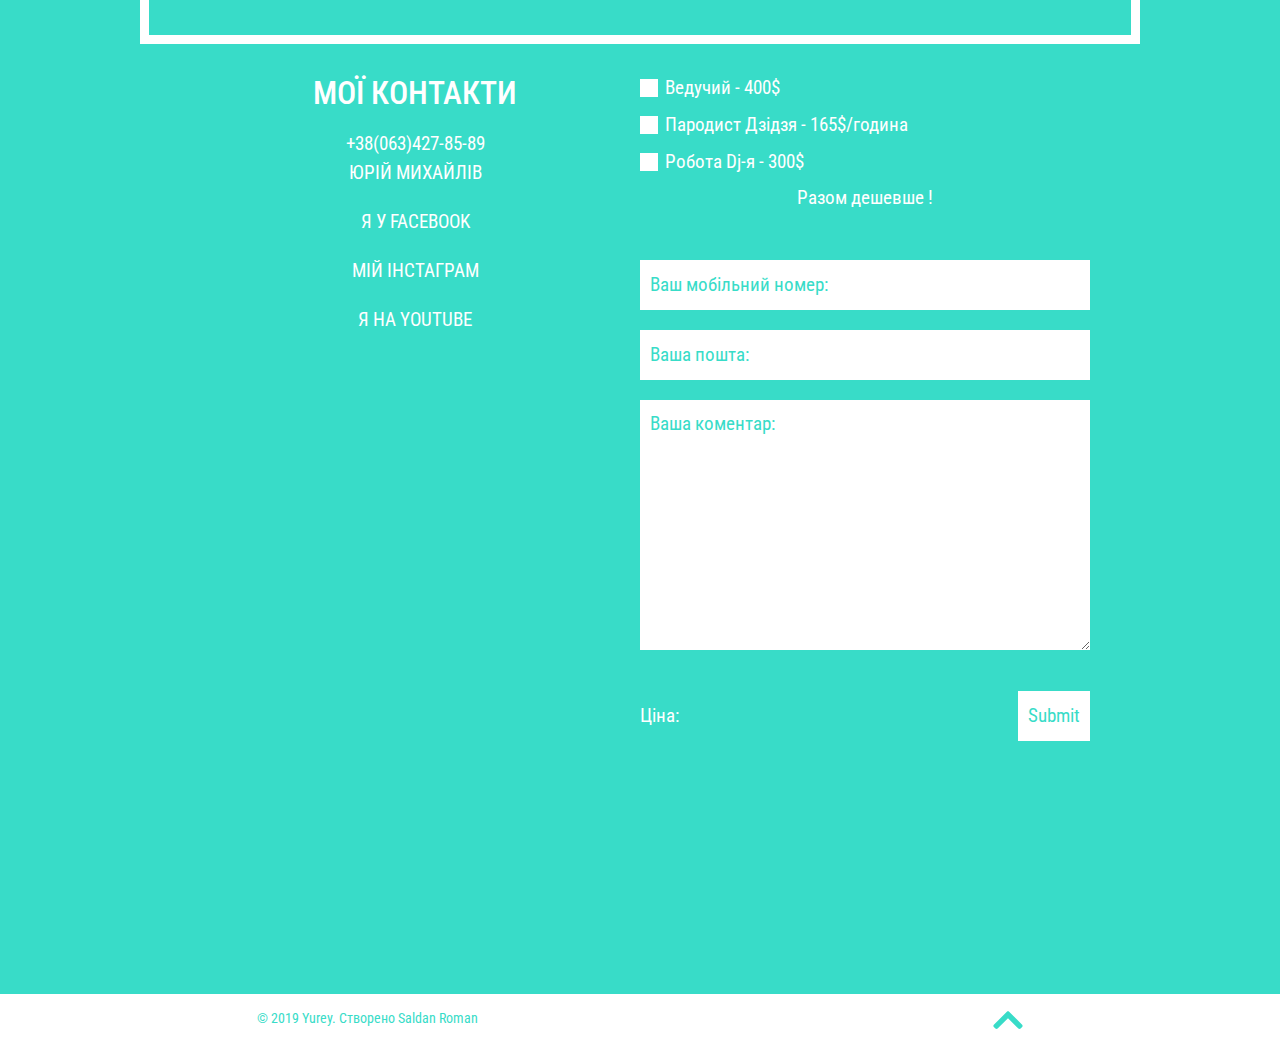
==== commit 988b0383: "add abut me" ====
--- a/index.html
+++ b/index.html
@@ -97,8 +97,7 @@
             <div class="aboutMe-photoWithBorder">
                 <div class="aboutMe-photoWithBorder-border">про<br>мене</div>
             </div>
-            <div class="aboutMe-text">Привіт! Мене звати Юрій, організовую проведення корпоративів, весіль та дні
-                народження....</div>
+            <div class="aboutMe-text">Привіт! Мене звати Юра, я допоможу вам створити найважливішу подію у вашому житті. Оригінальні і смішні,сучасні конкурси, та яскравість вашого свята забезпечена. Працюю з власним звукорежисером і використовую професійне звучання. </div>
         </div>
     </section>
 
--- a/css/index.css
+++ b/css/index.css
@@ -48,7 +48,7 @@
 }
 
 section:nth-of-type(1) {
-    height: 650px;
+    height: 100vh;
     color: #fff;
     text-shadow: 0 0 5px #00000066;
     text-transform: uppercase;
@@ -127,7 +127,6 @@
     width: 100%;
     display: flex;
     flex-direction: column;
-    text-shadow: 0 0 2px #000;
     width: 98%;
 }
 
@@ -436,7 +435,7 @@
 
 .preloader-img {
     max-width: 1000px;
-    width: 100%;
+    width: 98%;
     height: 100vh;
     display: flex;
     justify-content: center;
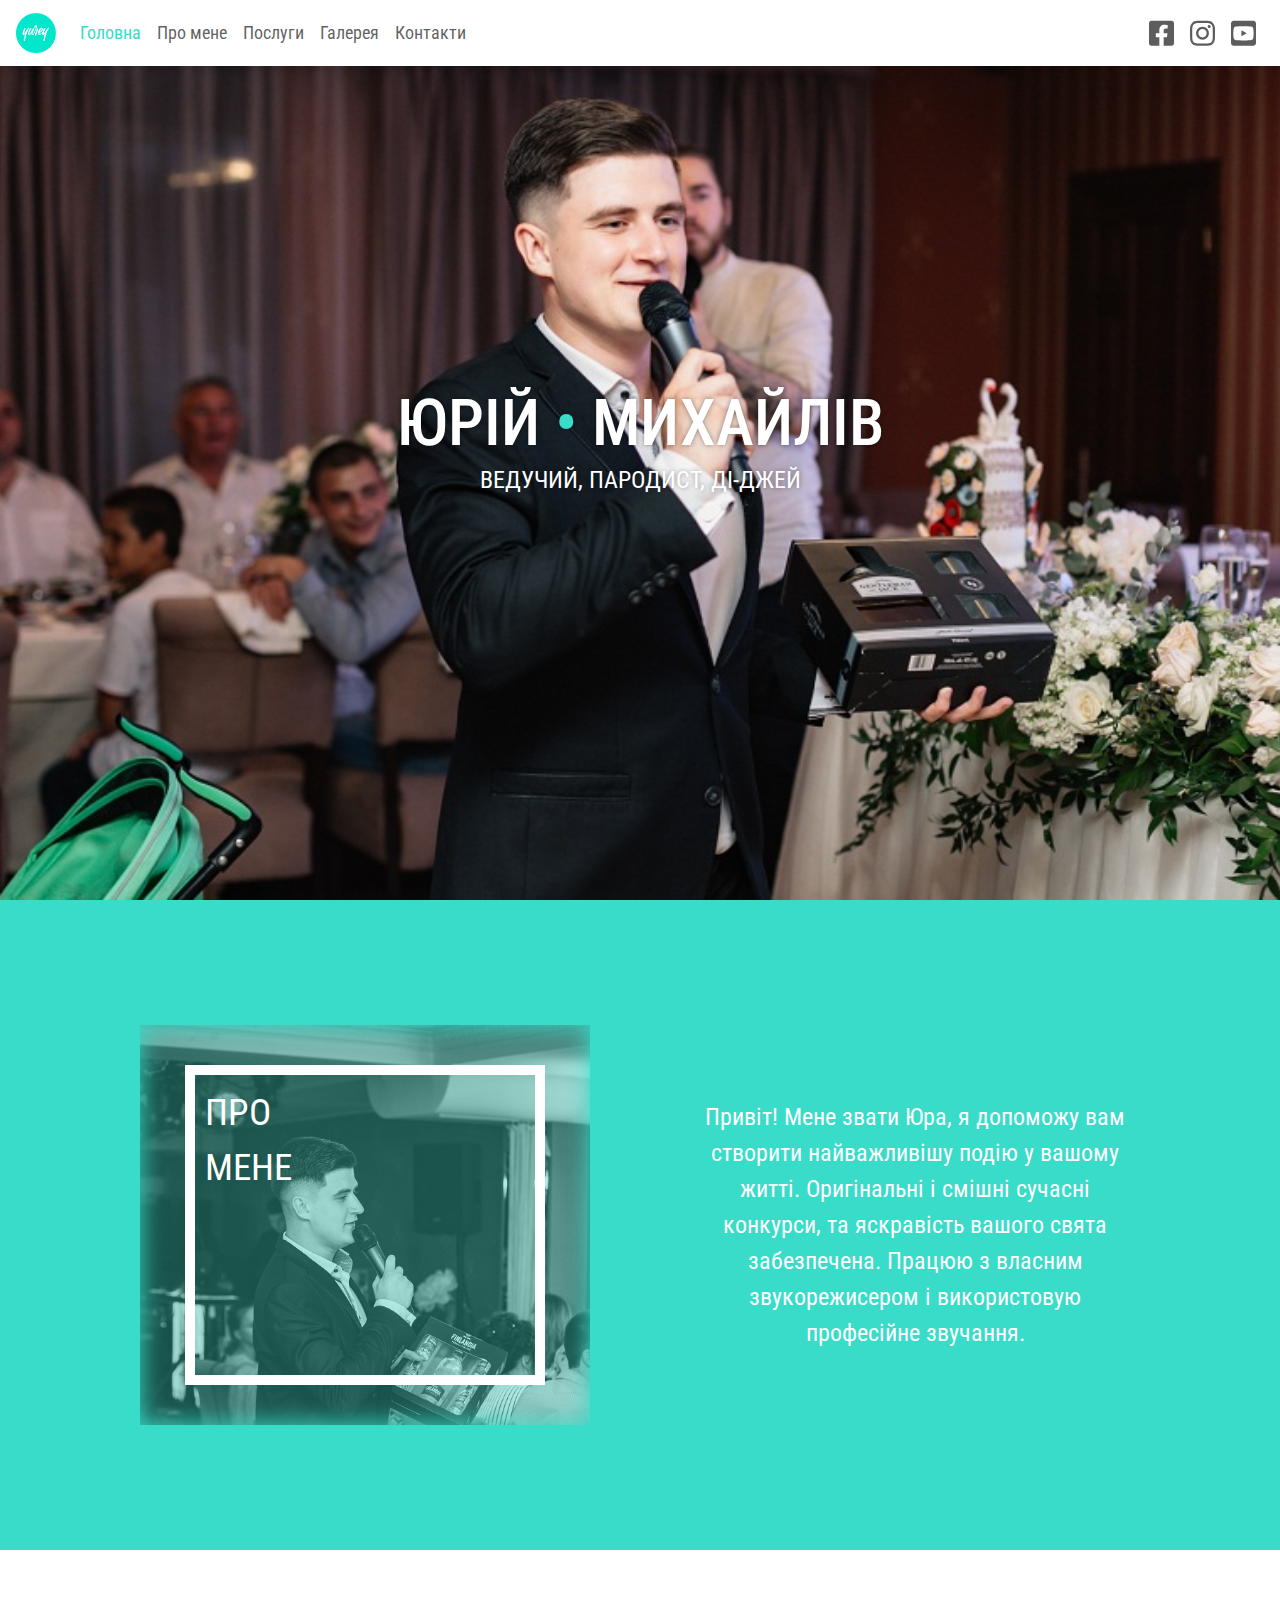
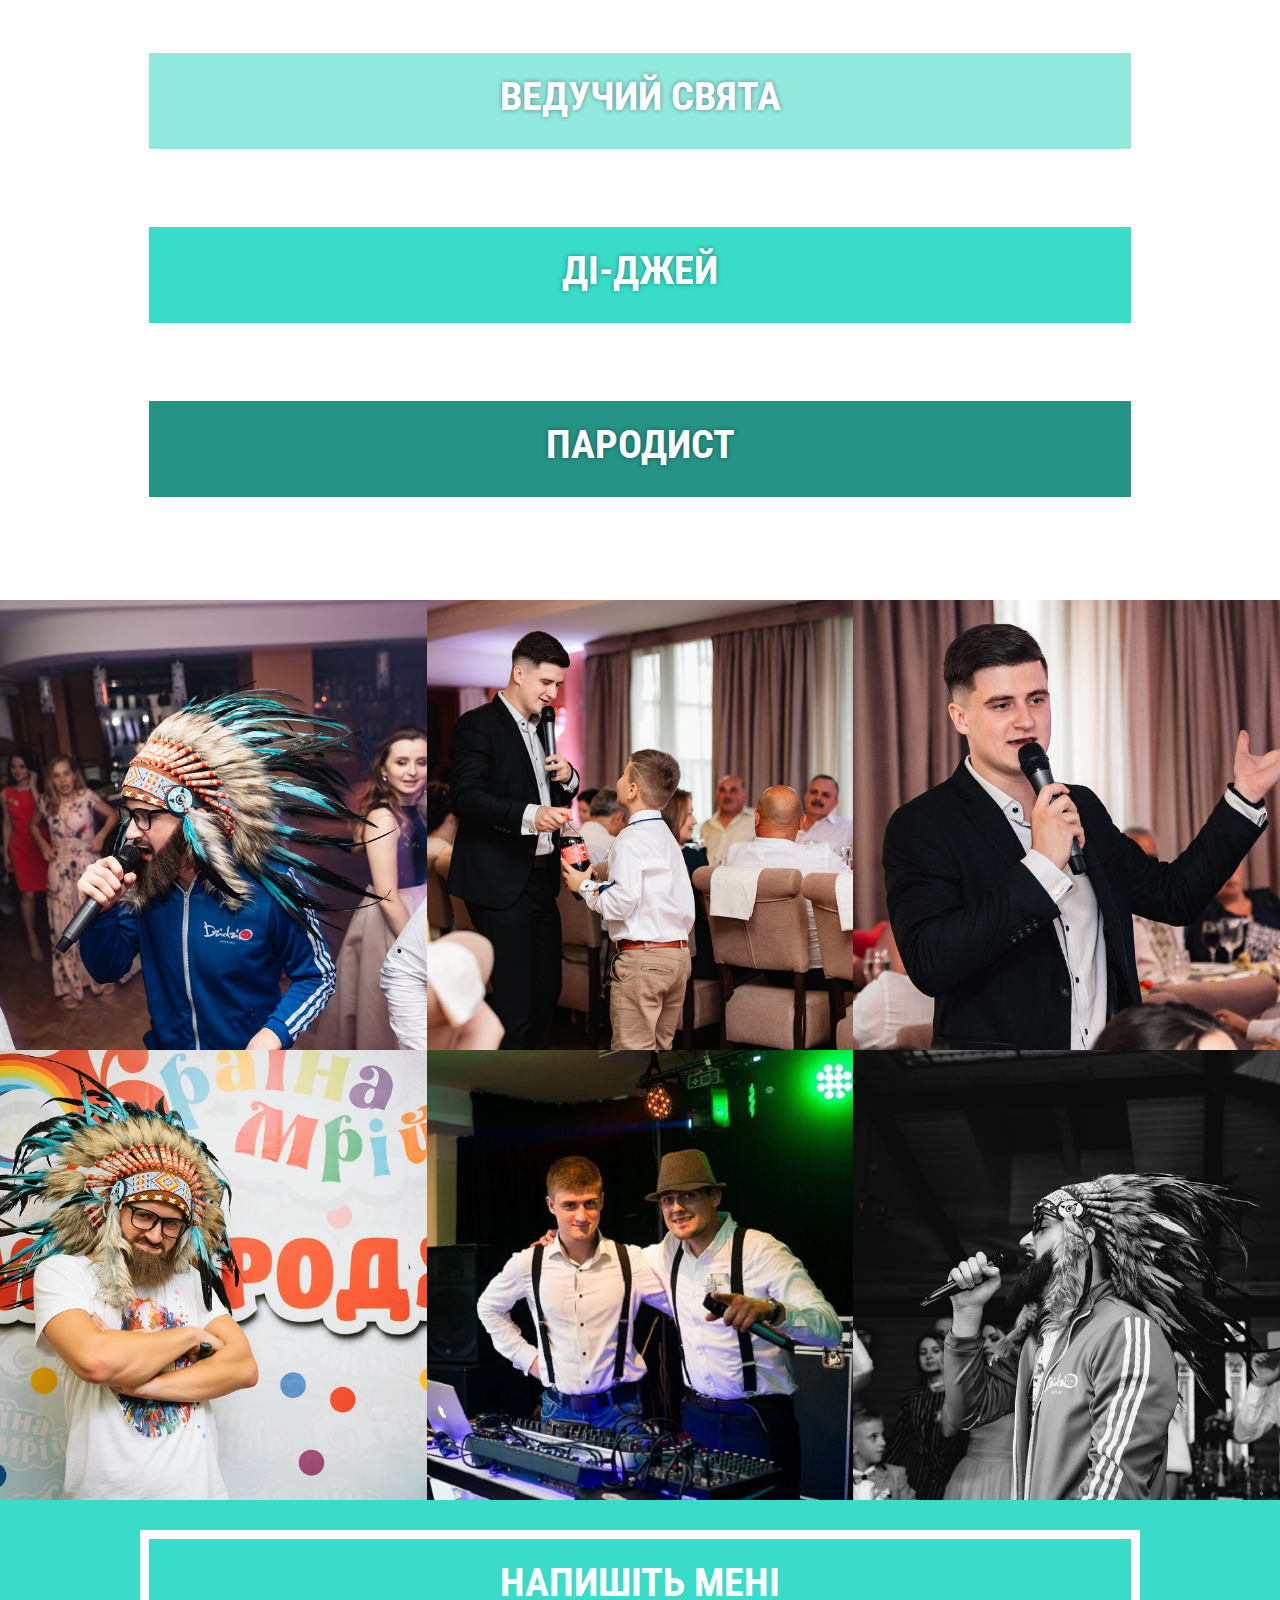
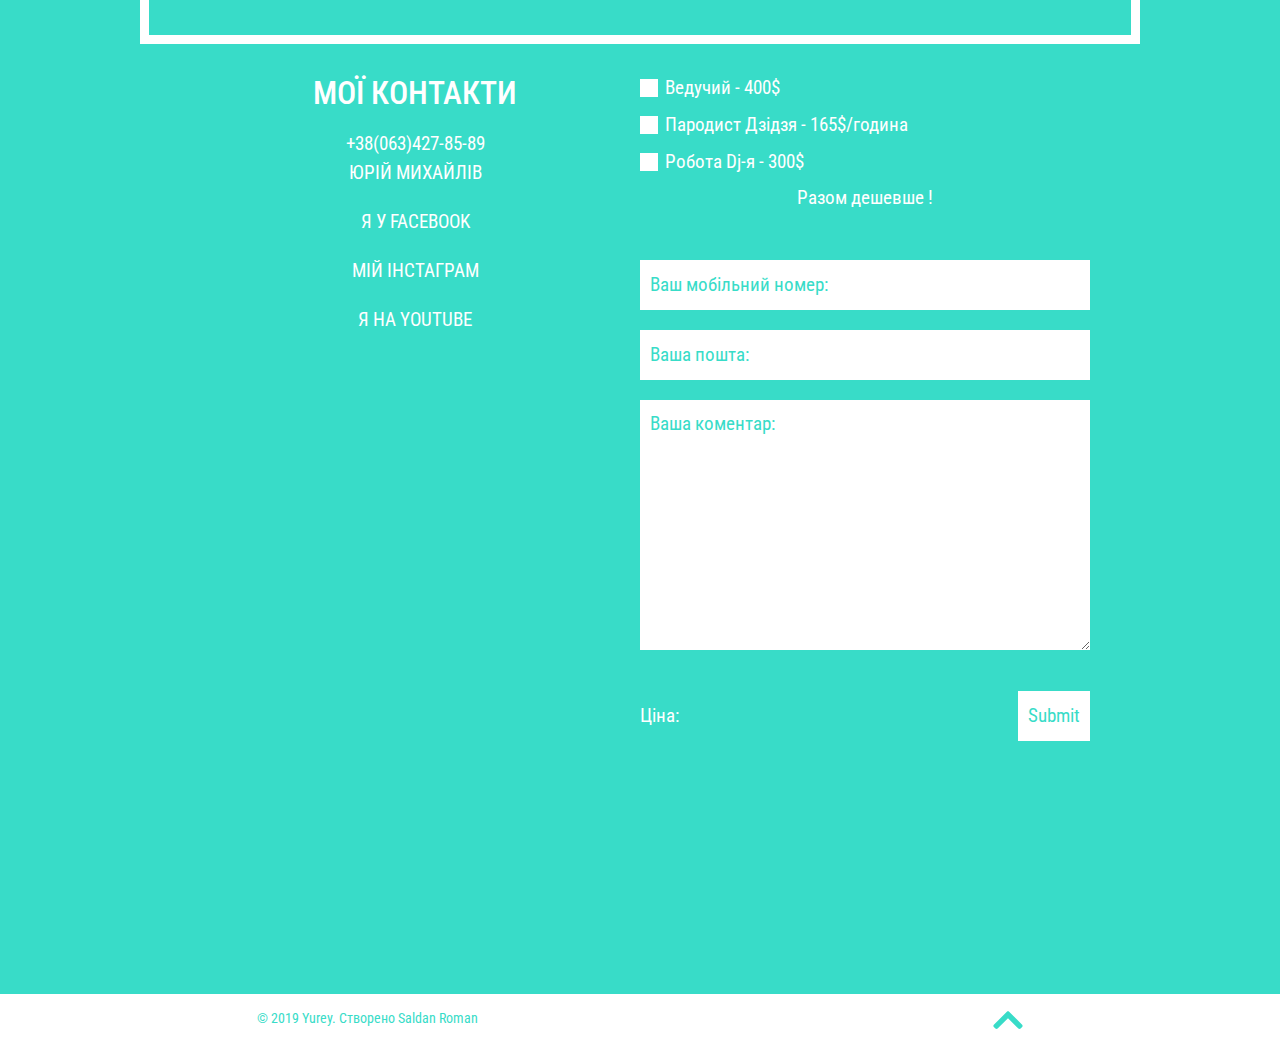
==== commit 264d3eda: "add dj" ====
--- a/index.html
+++ b/index.html
@@ -97,7 +97,7 @@
             <div class="aboutMe-photoWithBorder">
                 <div class="aboutMe-photoWithBorder-border">про<br>мене</div>
             </div>
-            <div class="aboutMe-text">Привіт! Мене звати Юра, я допоможу вам створити найважливішу подію у вашому житті. Оригінальні і смішні,сучасні конкурси, та яскравість вашого свята забезпечена. Працюю з власним звукорежисером і використовую професійне звучання. </div>
+            <div class="aboutMe-text">Привіт! Мене звати Юра, я допоможу вам створити найважливішу подію у вашому житті. Оригінальні і смішні сучасні конкурси, та яскравість вашого свята забезпечена. Працюю з власним звукорежисером і використовую професійне звучання. </div>
         </div>
     </section>
 
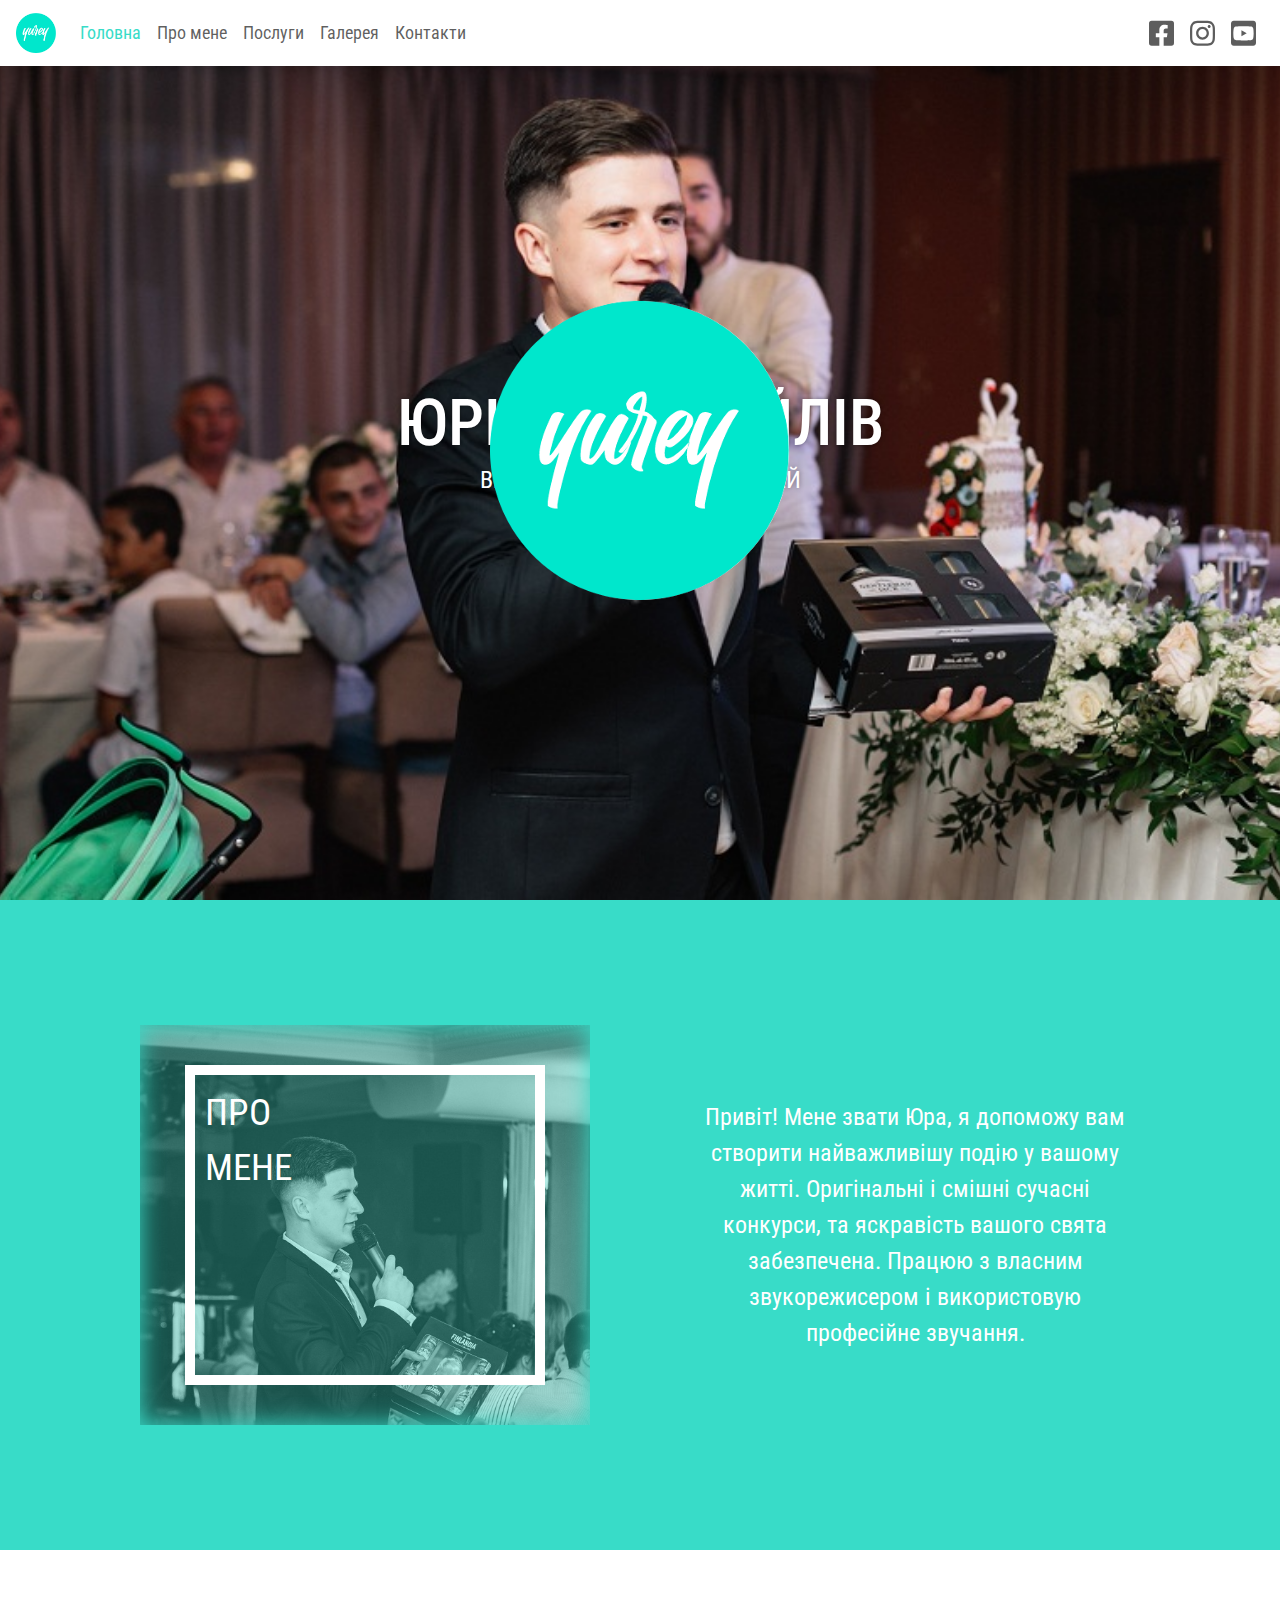
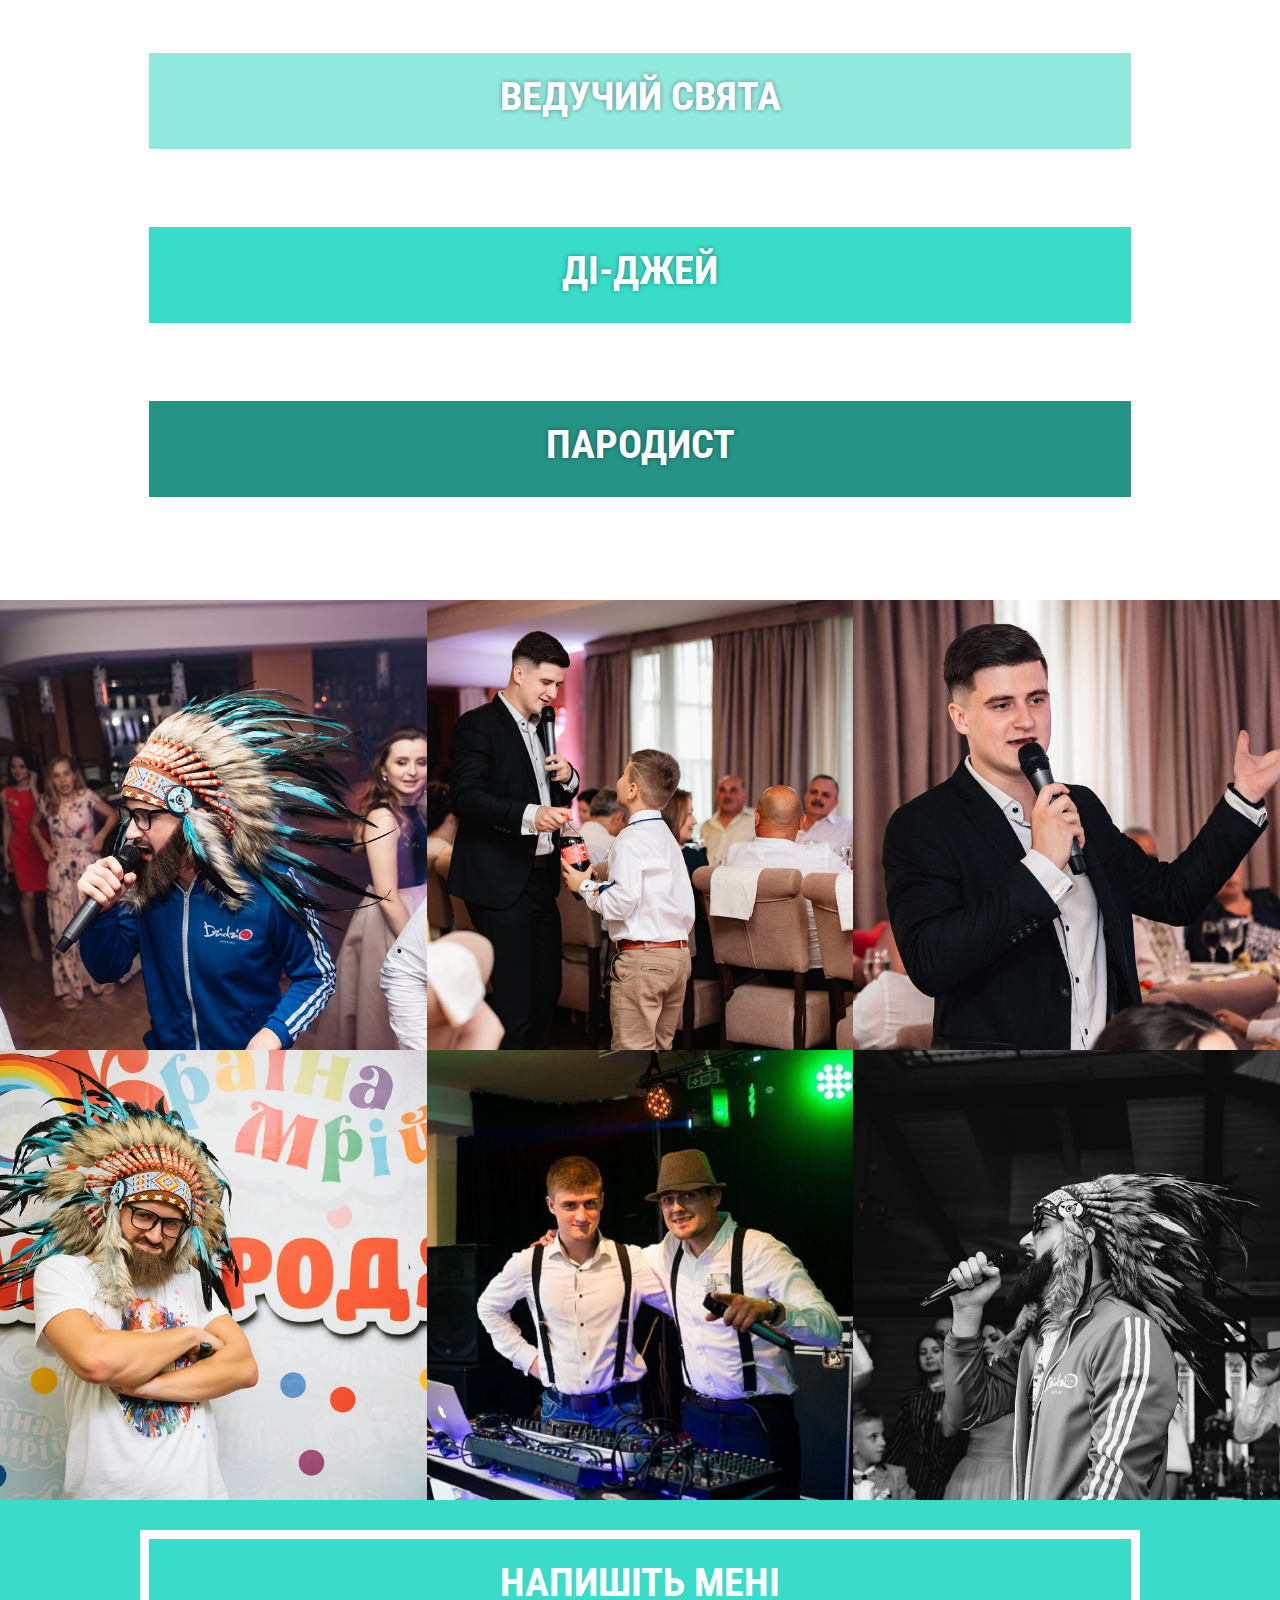
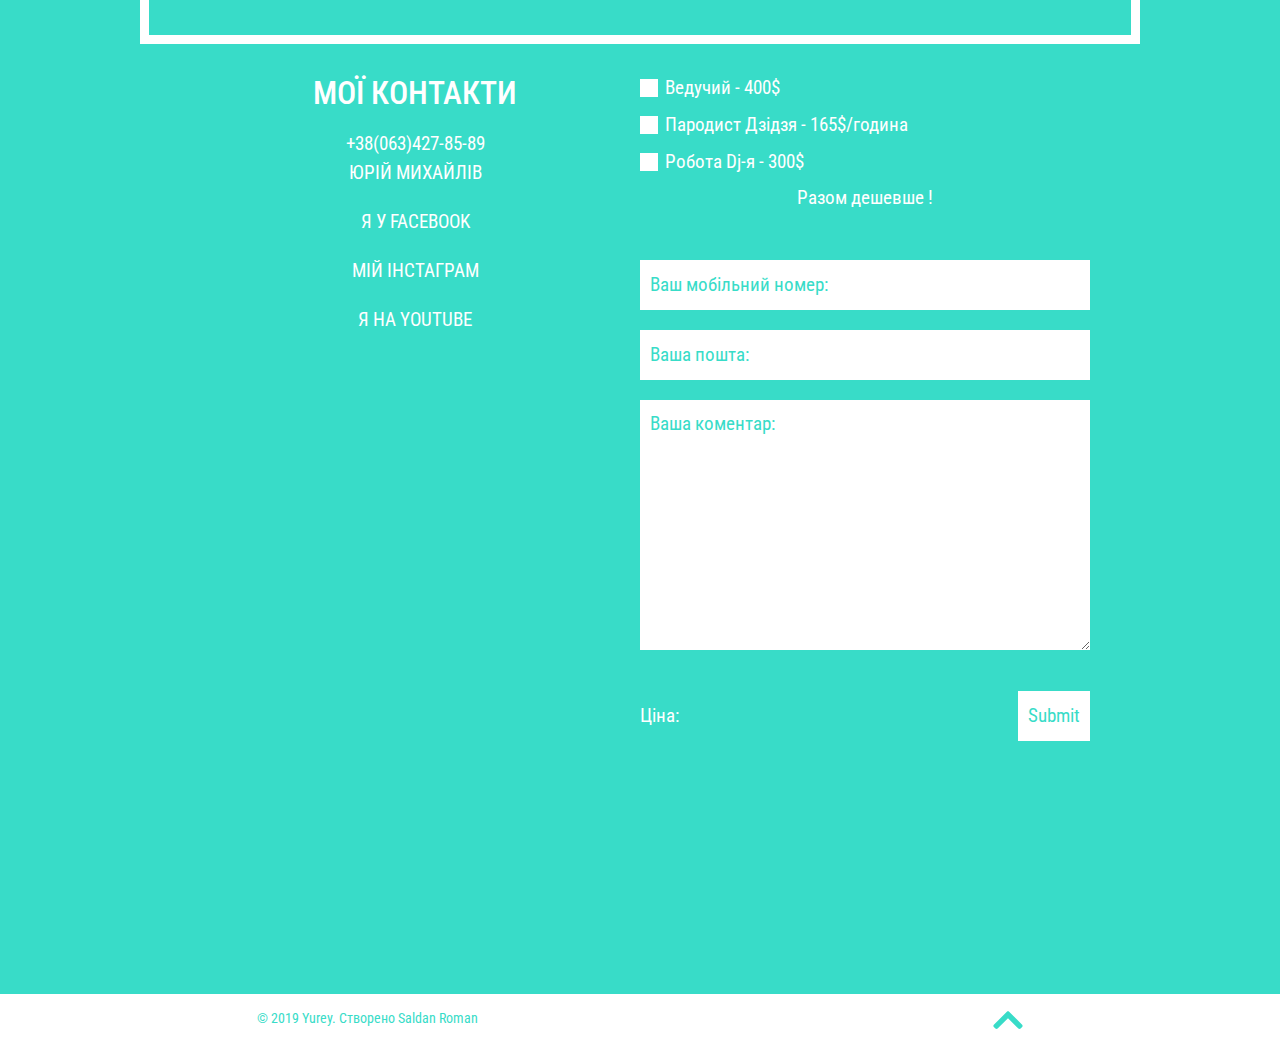
==== commit 3516a272: "little fixes" ====
--- a/index.html
+++ b/index.html
@@ -16,7 +16,7 @@
 <body data-spy="scroll" data-target="#navbar82" data-offset="0">
     <header>
         <nav id="navbar82" class="navbar fixed-top navbar-expand-sm navbar-light " style="background-color: #fff;">
-            <a class="navbar-brand" href="index.html">
+            <a class="navbar-brand" href="/">
                 <img src="img/logo.png" width="40px" alt="">
             </a>
             <button class="navbar-toggler" type="button" data-toggle="collapse" data-target="#navbarSupportedContent"
